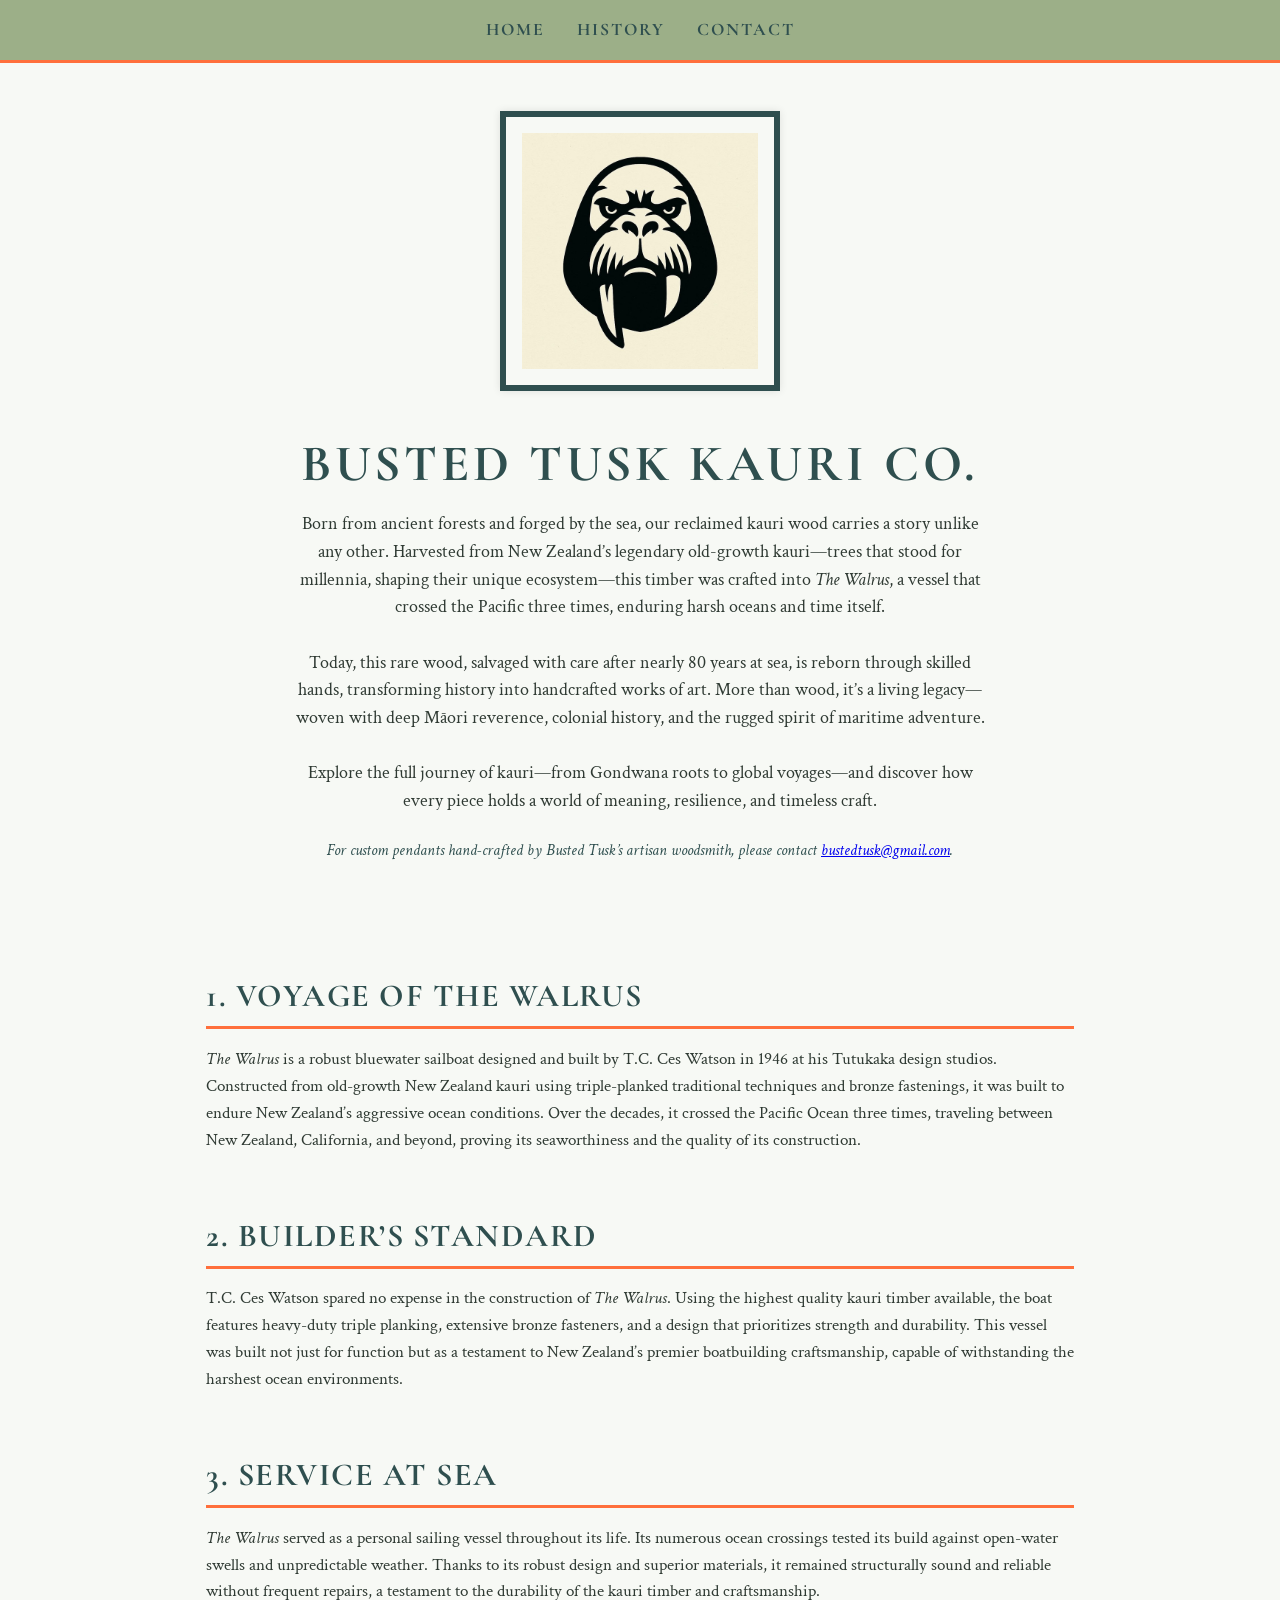
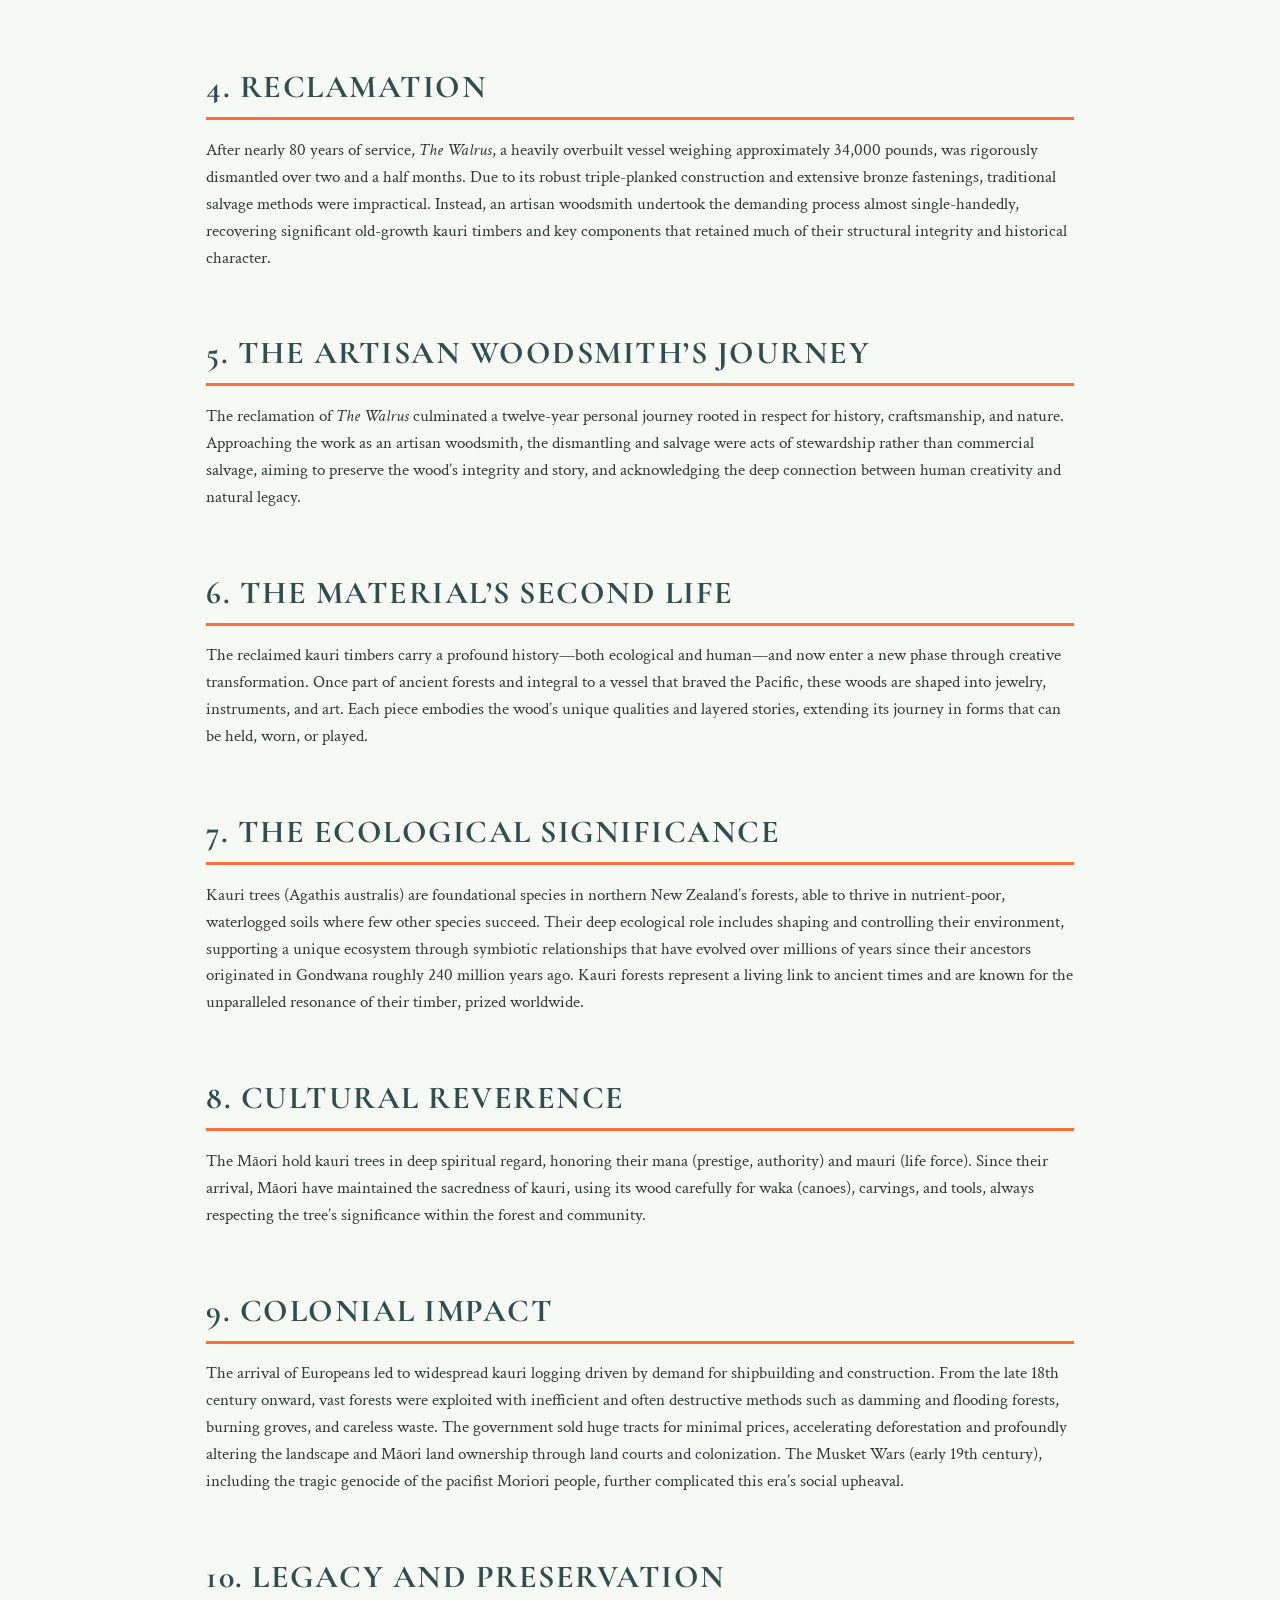
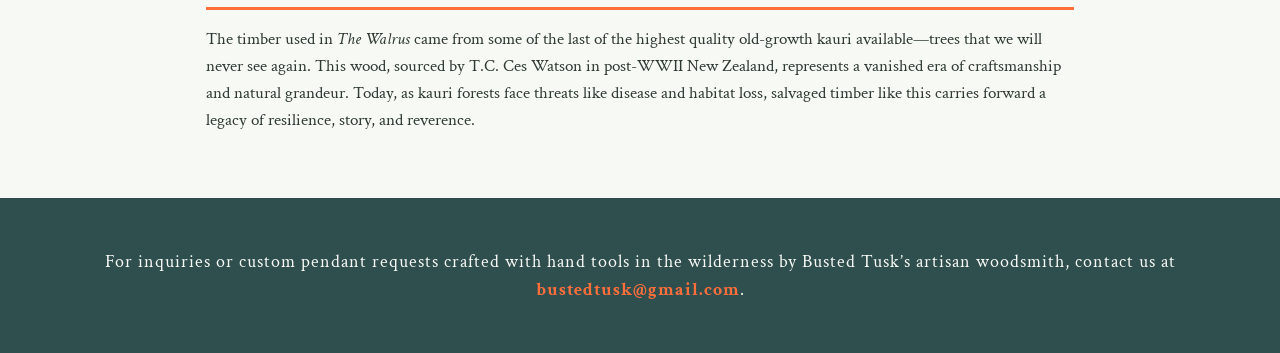
==== index.html @ 0274bf8c "Update index.html" ====
<!DOCTYPE html>
<html lang="en">
<head>
  <meta charset="UTF-8" />
  <meta name="viewport" content="width=device-width, initial-scale=1" />
  <title>Busted Tusk Kauri Co.</title>
  <style>
    @import url('https://fonts.googleapis.com/css2?family=Cormorant+Garamond:wght@700&family=Crimson+Text&display=swap');
    
    :root {
      --sage-green: #9caf88;
      --forest-green: #2f4f4f; /* Slight blue hue */
      --bright-orange: #ff6f3c;
      --background: #f7f9f5;
      --text-color: #2f3a33;
    }

    * {
      box-sizing: border-box;
    }

    body {
      margin: 0;
      background: var(--background);
      color: var(--text-color);
      font-family: 'Crimson Text', serif;
      line-height: 1.6;
      -webkit-font-smoothing: antialiased;
      -moz-osx-font-smoothing: grayscale;
      scroll-behavior: smooth;
    }

    nav {
      position: sticky;
      top: 0;
      background: var(--sage-green);
      border-bottom: 3px solid var(--bright-orange);
      display: flex;
      justify-content: center;
      gap: 2rem;
      padding: 1rem 0;
      z-index: 1000;
      font-family: 'Cormorant Garamond', serif;
      font-weight: 700;
      font-size: 1.1rem;
    }
    nav a {
      color: var(--forest-green);
      text-decoration: none;
      text-transform: uppercase;
      letter-spacing: 2px;
      transition: color 0.3s ease;
    }
    nav a:hover,
    nav a:focus {
      color: var(--bright-orange);
    }

    header {
      text-align: center;
      padding: 3rem 1rem 2rem;
      background: var(--background);
      position: relative;
    }
    .logo-container {
      display: inline-block;
      border: 6px solid var(--forest-green);
      padding: 1rem;
      margin-bottom: 1.5rem;
      max-width: 280px;
      width: 100%;
      box-shadow: 0 0 8px rgba(0,0,0,0.1);
    }
    .logo-container img {
      width: 100%;
      height: auto;
      display: block;
    }
    header h1 {
      font-family: 'Cormorant Garamond', serif;
      font-weight: 700;
      font-size: 3.2rem;
      margin: 0 0 0.3rem;
      color: var(--forest-green);
      letter-spacing: 4px;
      text-transform: uppercase;
    }
    header p.intro {
      max-width: 700px;
      margin: 0 auto 1.5rem;
      font-size: 1.15rem;
      color: var(--text-color);
      font-weight: 400;
      line-height: 1.5;
    }
    header p.contact-brief {
      font-size: 1rem;
      color: var(--forest-green);
      margin-bottom: 3rem;
      font-style: italic;
    }
    main {
      max-width: 900px;
      margin: 0 auto 4rem;
      padding: 0 1rem;
    }
    section {
      margin-bottom: 3.5rem;
    }
    section h2 {
      font-family: 'Cormorant Garamond', serif;
      font-weight: 700;
      font-size: 2rem;
      color: var(--forest-green);
      border-bottom: 3px solid var(--bright-orange);
      padding-bottom: 0.3rem;
      margin-bottom: 1rem;
      text-transform: uppercase;
      letter-spacing: 1.5px;
    }
    section p {
      font-size: 1.05rem;
      color: var(--text-color);
      line-height: 1.6;
      margin-bottom: 1rem;
      font-weight: 400;
    }
    footer {
      background: var(--forest-green);
      color: var(--background);
      text-align: center;
      padding: 2rem 1rem;
      font-family: 'Crimson Text', serif;
      font-size: 1.1rem;
      letter-spacing: 1px;
    }
    footer a {
      color: var(--bright-orange);
      text-decoration: none;
      font-weight: 700;
    }
    footer a:hover,
    footer a:focus {
      text-decoration: underline;
    }

    @media (max-width: 600px) {
      header h1 {
        font-size: 2.2rem;
        letter-spacing: 2px;
      }
      nav {
        gap: 1rem;
        font-size: 1rem;
      }
    }
  </style>
</head>
<body>

<nav>
  <a href="#home">Home</a>
  <a href="#history">History</a>
  <a href="#contact">Contact</a>
</nav>

<header id="home">
  <div class="logo-container">
    <img src="IMG_0366.jpeg" alt="Busted Tusk Logo" />
  </div>
  <h1>Busted Tusk Kauri Co.</h1>
  <p class="intro">
    Born from ancient forests and forged by the sea, our reclaimed kauri wood carries a story unlike any other. Harvested from New Zealand’s legendary old-growth kauri—trees that stood for millennia, shaping their unique ecosystem—this timber was crafted into <em>The Walrus</em>, a vessel that crossed the Pacific three times, enduring harsh oceans and time itself.<br><br>
    Today, this rare wood, salvaged with care after nearly 80 years at sea, is reborn through skilled hands, transforming history into handcrafted works of art. More than wood, it’s a living legacy—woven with deep Māori reverence, colonial history, and the rugged spirit of maritime adventure.<br><br>
    Explore the full journey of kauri—from Gondwana roots to global voyages—and discover how every piece holds a world of meaning, resilience, and timeless craft.
  </p>
  <p class="contact-brief">
    For custom pendants hand-crafted by Busted Tusk’s artisan woodsmith, please contact <a href="mailto:bustedtusk@gmail.com">bustedtusk@gmail.com</a>.
  </p>
</header>

<main id="history">

  <section>
    <h2>1. Voyage of the Walrus</h2>
    <p><em>The Walrus</em> is a robust bluewater sailboat designed and built by T.C. Ces Watson in 1946 at his Tutukaka design studios. Constructed from old-growth New Zealand kauri using triple-planked traditional techniques and bronze fastenings, it was built to endure New Zealand’s aggressive ocean conditions. Over the decades, it crossed the Pacific Ocean three times, traveling between New Zealand, California, and beyond, proving its seaworthiness and the quality of its construction.</p>
  </section>

  <section>
    <h2>2. Builder’s Standard</h2>
    <p>T.C. Ces Watson spared no expense in the construction of <em>The Walrus</em>. Using the highest quality kauri timber available, the boat features heavy-duty triple planking, extensive bronze fasteners, and a design that prioritizes strength and durability. This vessel was built not just for function but as a testament to New Zealand’s premier boatbuilding craftsmanship, capable of withstanding the harshest ocean environments.</p>
  </section>

  <section>
    <h2>3. Service at Sea</h2>
    <p><em>The Walrus</em> served as a personal sailing vessel throughout its life. Its numerous ocean crossings tested its build against open-water swells and unpredictable weather. Thanks to its robust design and superior materials, it remained structurally sound and reliable without frequent repairs, a testament to the durability of the kauri timber and craftsmanship.</p>
  </section>

  <section>
    <h2>4. Reclamation</h2>
    <p>After nearly 80 years of service, <em>The Walrus</em>, a heavily overbuilt vessel weighing approximately 34,000 pounds, was rigorously dismantled over two and a half months. Due to its robust triple-planked construction and extensive bronze fastenings, traditional salvage methods were impractical. Instead, an artisan woodsmith undertook the demanding process almost single-handedly, recovering significant old-growth kauri timbers and key components that retained much of their structural integrity and historical character.</p>
  </section>

  <section>
    <h2>5. The Artisan Woodsmith’s Journey</h2>
    <p>The reclamation of <em>The Walrus</em> culminated a twelve-year personal journey rooted in respect for history, craftsmanship, and nature. Approaching the work as an artisan woodsmith, the dismantling and salvage were acts of stewardship rather than commercial salvage, aiming to preserve the wood’s integrity and story, and acknowledging the deep connection between human creativity and natural legacy.</p>
  </section>

  <section>
    <h2>6. The Material’s Second Life</h2>
    <p>The reclaimed kauri timbers carry a profound history—both ecological and human—and now enter a new phase through creative transformation. Once part of ancient forests and integral to a vessel that braved the Pacific, these woods are shaped into jewelry, instruments, and art. Each piece embodies the wood’s unique qualities and layered stories, extending its journey in forms that can be held, worn, or played.</p>
  </section>

  <section>
    <h2>7. The Ecological Significance</h2>
    <p>Kauri trees (Agathis australis) are foundational species in northern New Zealand’s forests, able to thrive in nutrient-poor, waterlogged soils where few other species succeed. Their deep ecological role includes shaping and controlling their environment, supporting a unique ecosystem through symbiotic relationships that have evolved over millions of years since their ancestors originated in Gondwana roughly 240 million years ago. Kauri forests represent a living link to ancient times and are known for the unparalleled resonance of their timber, prized worldwide.</p>
  </section>

  <section>
    <h2>8. Cultural Reverence</h2>
    <p>The Māori hold kauri trees in deep spiritual regard, honoring their mana (prestige, authority) and mauri (life force). Since their arrival, Māori have maintained the sacredness of kauri, using its wood carefully for waka (canoes), carvings, and tools, always respecting the tree’s significance within the forest and community.</p>
  </section>

  <section>
    <h2>9. Colonial Impact</h2>
    <p>The arrival of Europeans led to widespread kauri logging driven by demand for shipbuilding and construction. From the late 18th century onward, vast forests were exploited with inefficient and often destructive methods such as damming and flooding forests, burning groves, and careless waste. The government sold huge tracts for minimal prices, accelerating deforestation and profoundly altering the landscape and Māori land ownership through land courts and colonization. The Musket Wars (early 19th century), including the tragic genocide of the pacifist Moriori people, further complicated this era’s social upheaval.</p>
  </section>

  <section>
    <h2>10. Legacy and Preservation</h2>
    <p>The timber used in <em>The Walrus</em> came from some of the last of the highest quality old-growth kauri available—trees that we will never see again. This wood, sourced by T.C. Ces Watson in post-WWII New Zealand, represents a vanished era of craftsmanship and natural grandeur. Today, as kauri forests face threats like disease and habitat loss, salvaged timber like this carries forward a legacy of resilience, story, and reverence.</p>
  </section>

</main>

<footer id="contact">
  <p>For inquiries or custom pendant requests crafted with hand tools in the wilderness by Busted Tusk’s artisan woodsmith, contact us at <a href="mailto:bustedtusk@gmail.com">bustedtusk@gmail.com</a>.</p>
</footer>

</body>
</html>
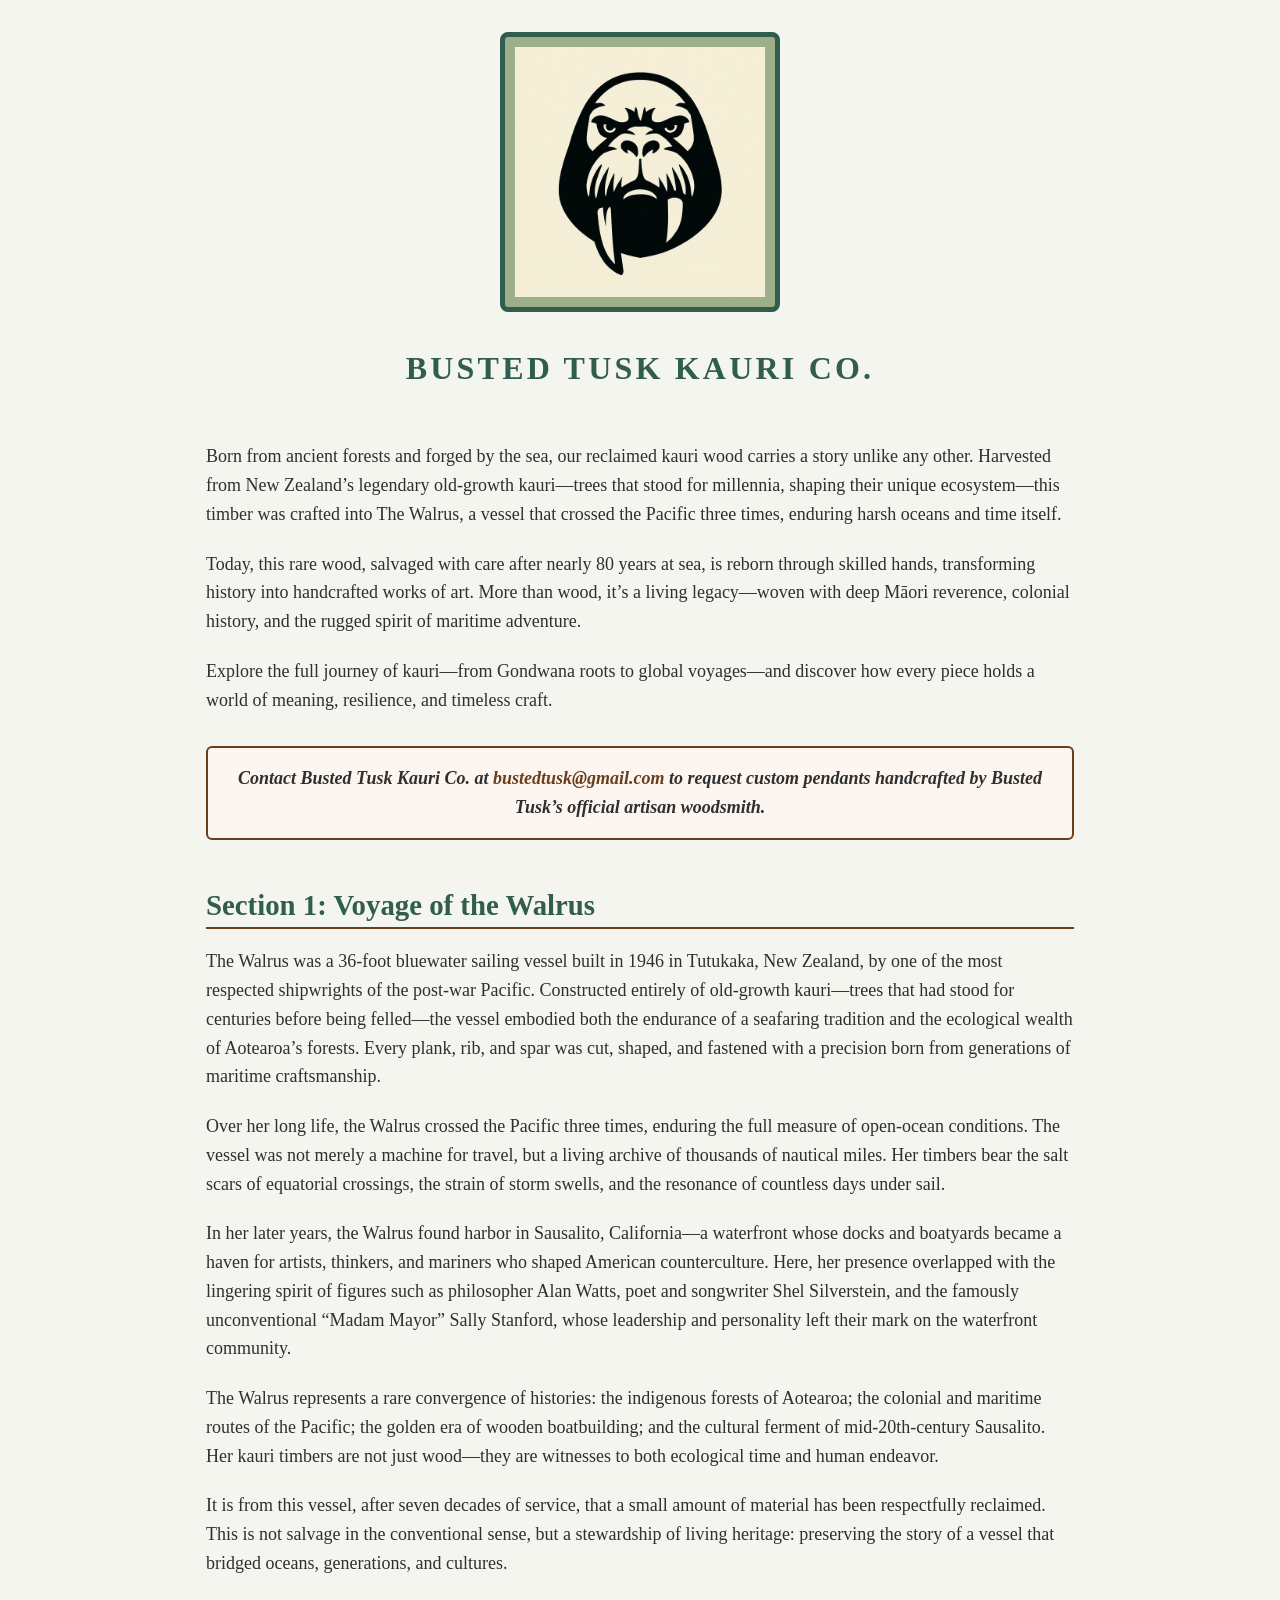
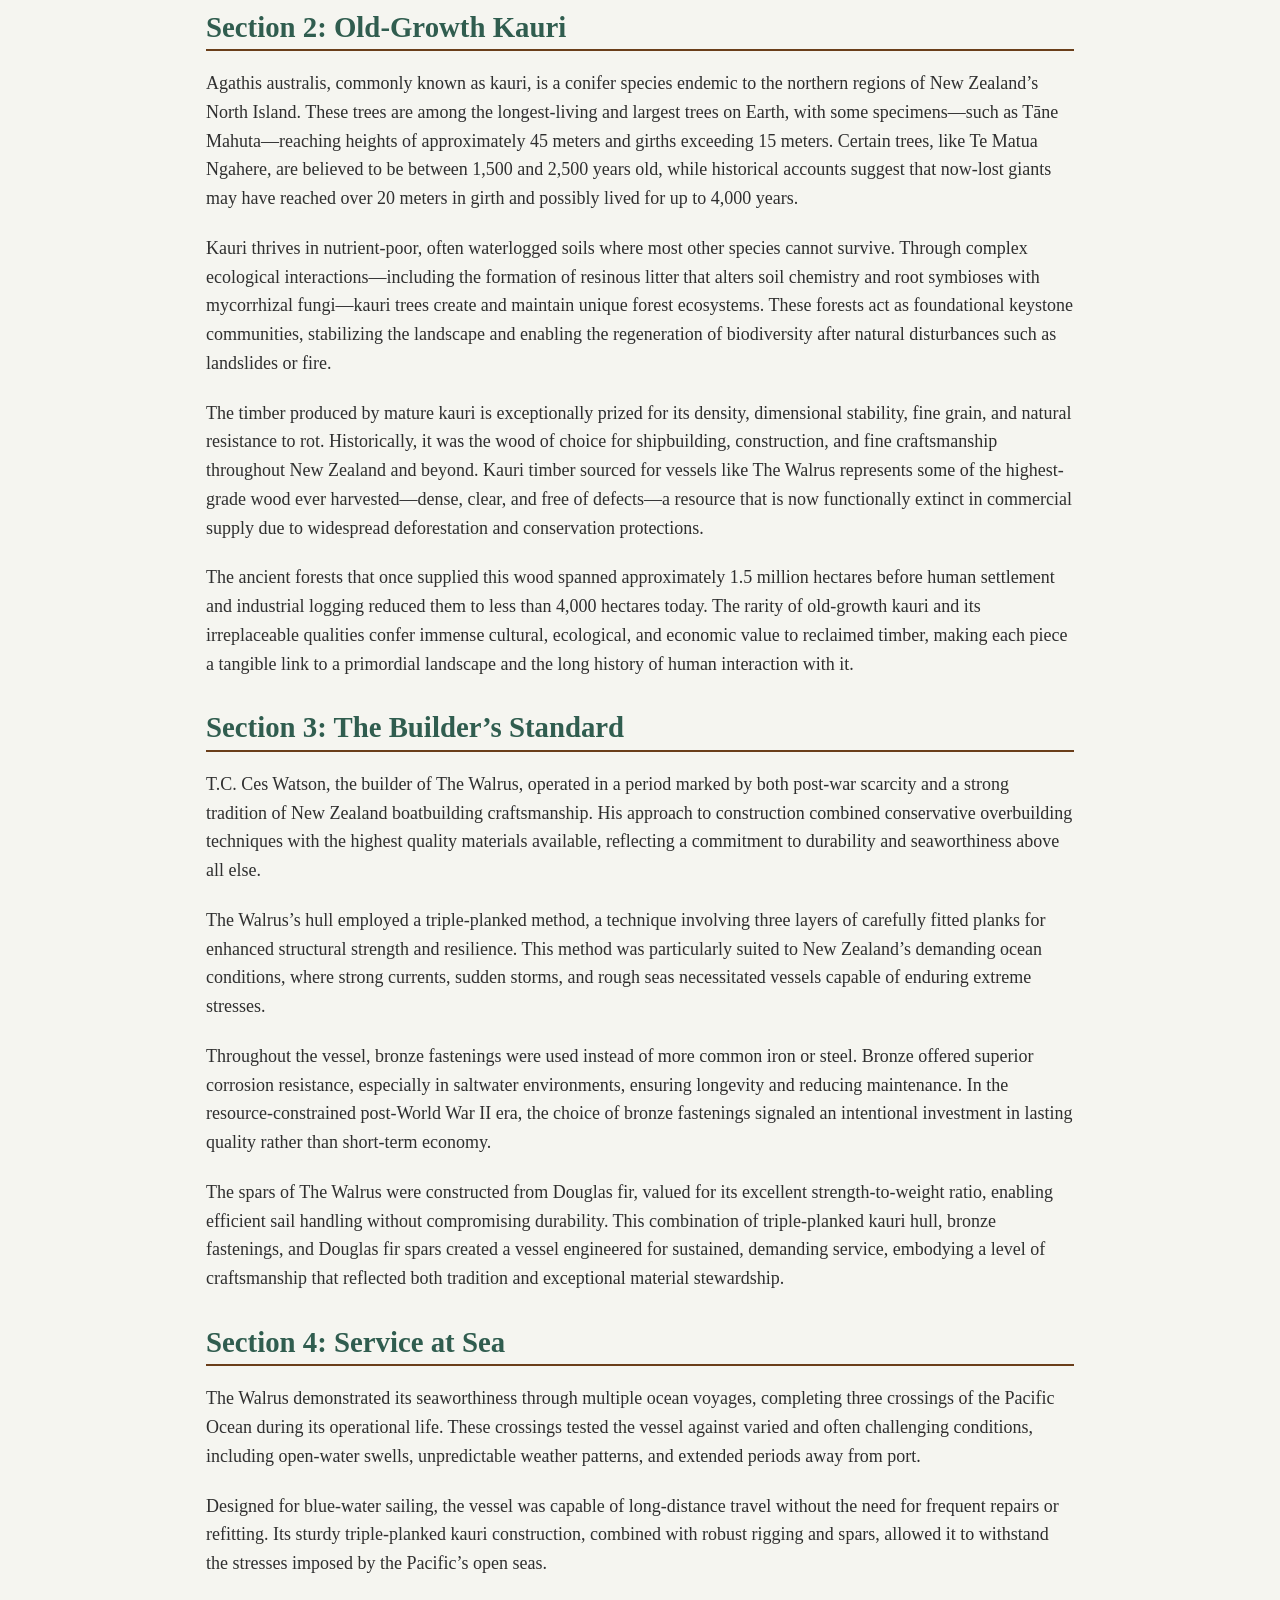
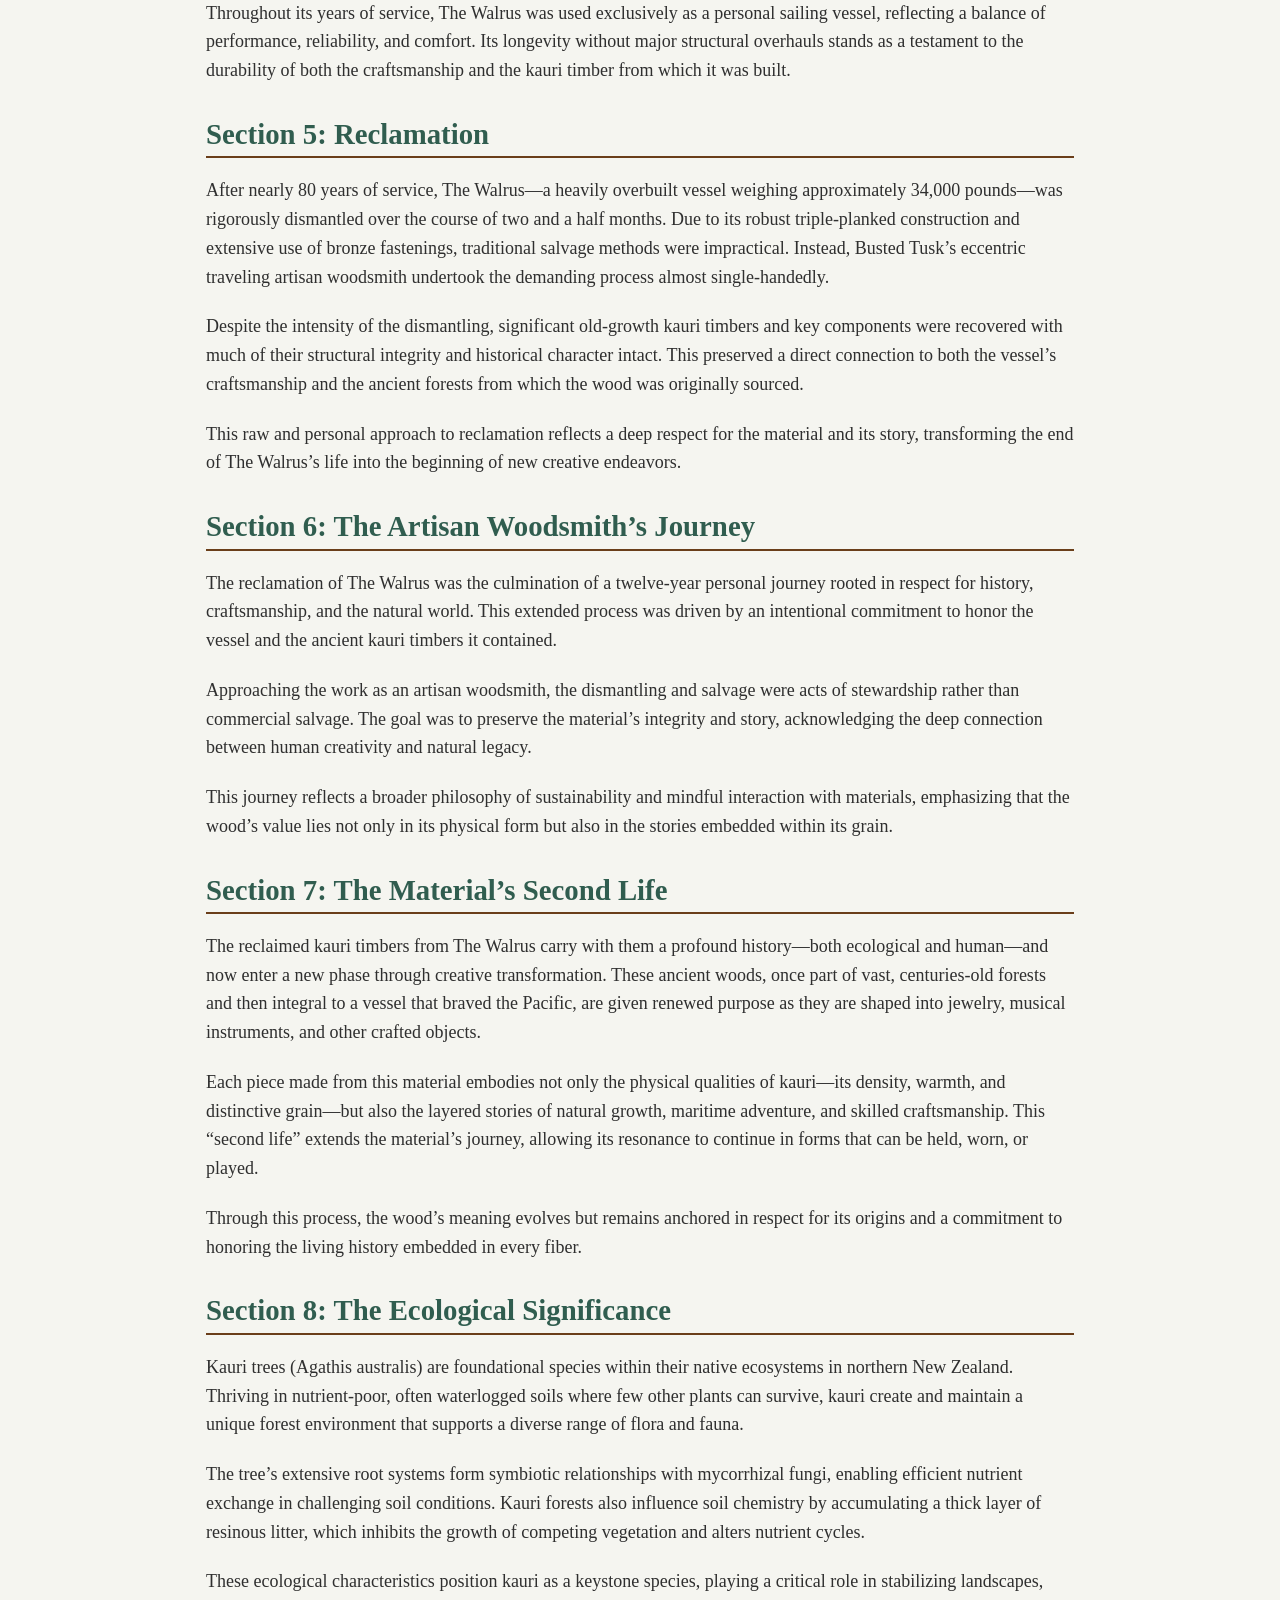
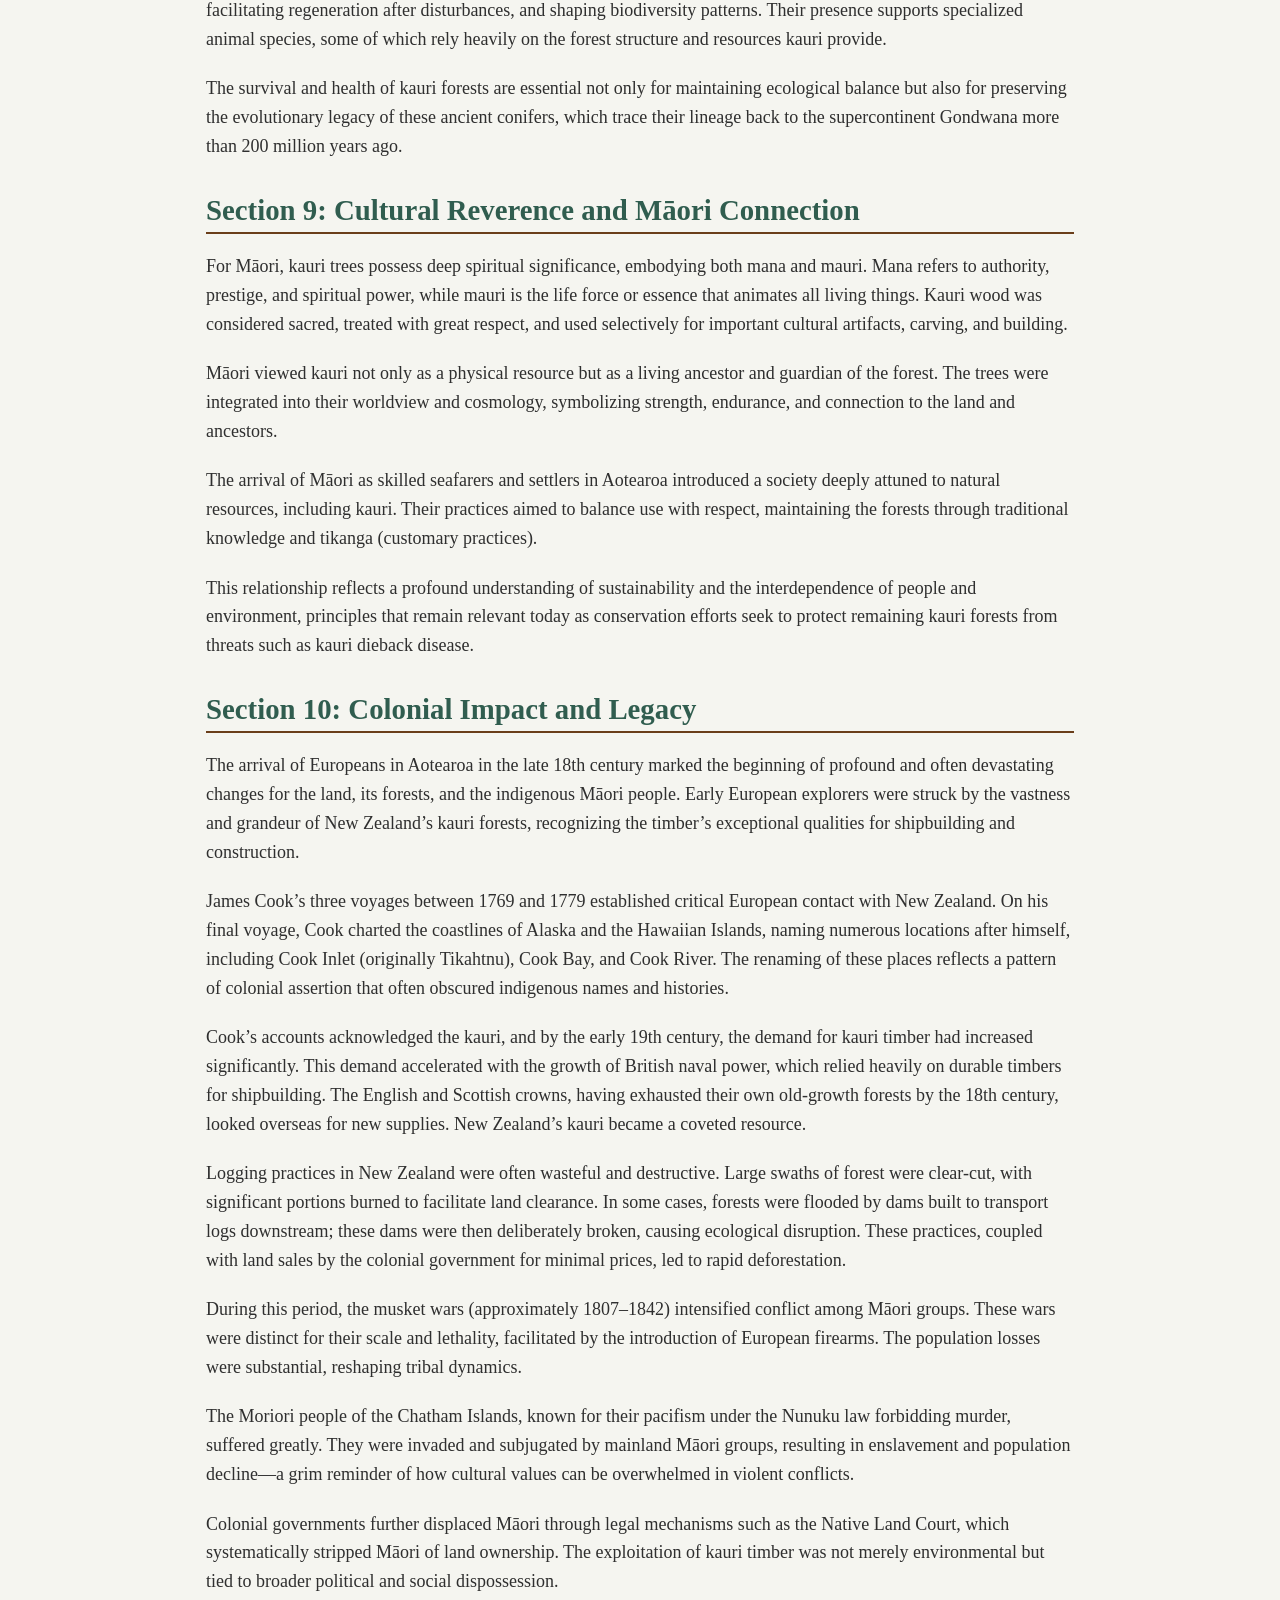
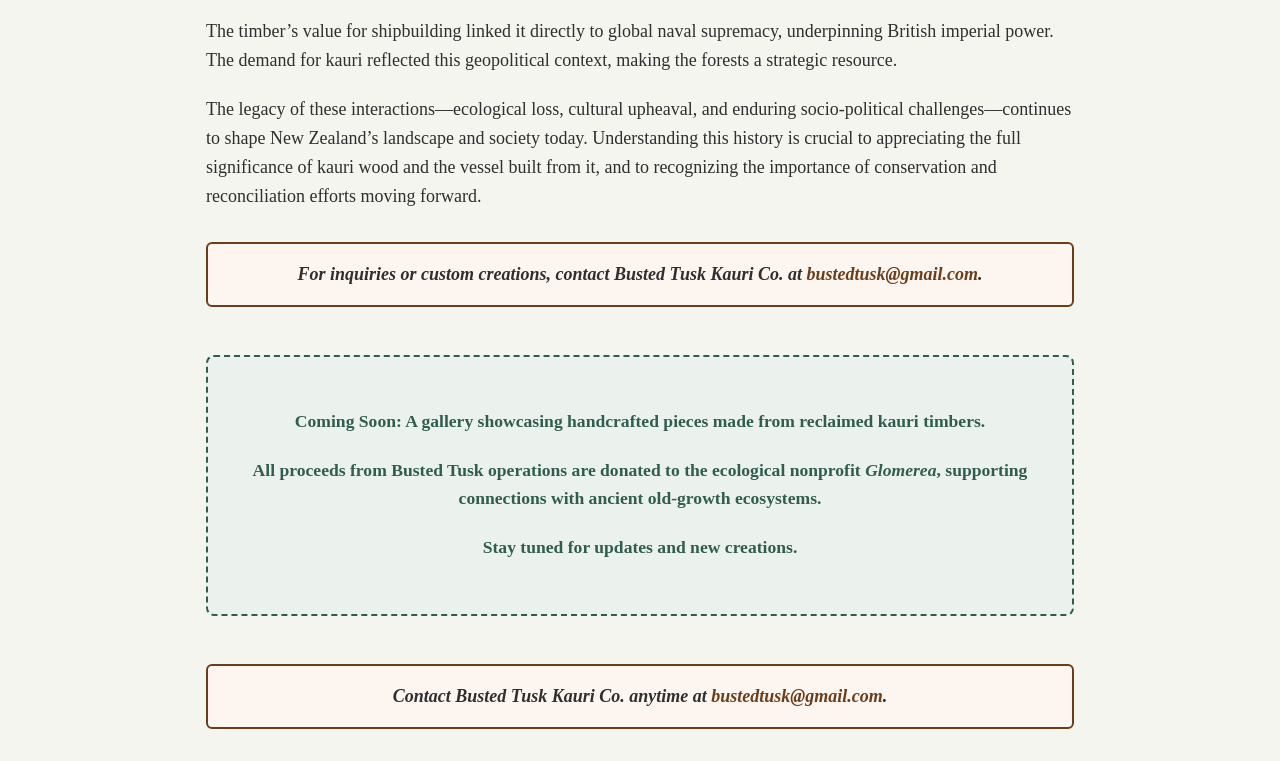
==== commit 8259b83e: "Update index.html" ====
--- a/index.html
+++ b/index.html
@@ -5,237 +5,235 @@
   <meta name="viewport" content="width=device-width, initial-scale=1" />
   <title>Busted Tusk Kauri Co.</title>
   <style>
-    @import url('https://fonts.googleapis.com/css2?family=Cormorant+Garamond:wght@700&family=Crimson+Text&display=swap');
-    
+    /* Colors */
     :root {
       --sage-green: #9caf88;
-      --forest-green: #2f4f4f; /* Slight blue hue */
-      --bright-orange: #ff6f3c;
-      --background: #f7f9f5;
-      --text-color: #2f3a33;
-    }
-
+      --forest-green: #305d4f; /* slight blue hue */
+      --rich-brown: #6a3e1a; /* rich warm brown replacing orange */
+      --background: #f5f5f0;
+      --text-color: #2f2f2f;
+    }
+
+    /* Base resets */
     * {
       box-sizing: border-box;
     }
-
     body {
       margin: 0;
-      background: var(--background);
+      font-family: 'Georgia', serif;
+      background-color: var(--background);
       color: var(--text-color);
-      font-family: 'Crimson Text', serif;
       line-height: 1.6;
-      -webkit-font-smoothing: antialiased;
-      -moz-osx-font-smoothing: grayscale;
-      scroll-behavior: smooth;
-    }
-
-    nav {
-      position: sticky;
-      top: 0;
-      background: var(--sage-green);
-      border-bottom: 3px solid var(--bright-orange);
-      display: flex;
-      justify-content: center;
-      gap: 2rem;
-      padding: 1rem 0;
-      z-index: 1000;
-      font-family: 'Cormorant Garamond', serif;
+      font-size: 18px;
+      padding: 0 1rem;
+      max-width: 900px;
+      margin-left: auto;
+      margin-right: auto;
+    }
+    h1, h2 {
+      font-family: 'Georgia', serif;
       font-weight: 700;
-      font-size: 1.1rem;
-    }
-    nav a {
       color: var(--forest-green);
-      text-decoration: none;
-      text-transform: uppercase;
-      letter-spacing: 2px;
-      transition: color 0.3s ease;
-    }
-    nav a:hover,
-    nav a:focus {
-      color: var(--bright-orange);
-    }
-
+      margin-top: 2rem;
+      margin-bottom: 0.5rem;
+      line-height: 1.2;
+    }
+    h1 {
+      font-size: 3rem;
+      text-align: center;
+      letter-spacing: 0.05em;
+    }
+    h2 {
+      font-size: 1.8rem;
+      border-bottom: 2px solid var(--rich-brown);
+      padding-bottom: 0.3rem;
+    }
+    p {
+      margin-bottom: 1.3rem;
+    }
+
+    /* Header and logo */
     header {
       text-align: center;
-      padding: 3rem 1rem 2rem;
-      background: var(--background);
-      position: relative;
+      margin: 2rem 0 3rem 0;
     }
     .logo-container {
       display: inline-block;
-      border: 6px solid var(--forest-green);
-      padding: 1rem;
-      margin-bottom: 1.5rem;
-      max-width: 280px;
-      width: 100%;
-      box-shadow: 0 0 8px rgba(0,0,0,0.1);
+      border: 5px solid var(--forest-green);
+      padding: 10px;
+      border-radius: 8px;
+      background-color: var(--sage-green);
+      margin-bottom: 1rem;
     }
     .logo-container img {
-      width: 100%;
+      max-width: 250px;
       height: auto;
       display: block;
-    }
-    header h1 {
-      font-family: 'Cormorant Garamond', serif;
+      margin: 0 auto;
+      user-select: none;
+    }
+    .site-title {
+      font-size: 2rem;
+      font-weight: 900;
+      color: var(--forest-green);
+      letter-spacing: 0.1em;
+      margin-top: 0.4rem;
+    }
+
+    /* Accent text */
+    .highlight-brown {
+      color: var(--rich-brown);
+      font-weight: 600;
+    }
+    a {
+      color: var(--rich-brown);
+      text-decoration: none;
+    }
+    a:hover {
+      text-decoration: underline;
+    }
+
+    /* Contact section */
+    .contact {
+      border: 2px solid var(--rich-brown);
+      padding: 1rem;
+      margin: 2rem 0;
+      border-radius: 6px;
+      background-color: #fdf6f0;
+      text-align: center;
+      font-style: italic;
+      font-weight: 600;
+    }
+
+    /* Sections */
+    section {
+      margin-bottom: 3rem;
+    }
+
+    /* Gallery placeholder */
+    .gallery-coming-soon {
+      border: 2px dashed var(--forest-green);
+      padding: 2rem;
+      text-align: center;
       font-weight: 700;
-      font-size: 3.2rem;
-      margin: 0 0 0.3rem;
       color: var(--forest-green);
-      letter-spacing: 4px;
-      text-transform: uppercase;
-    }
-    header p.intro {
-      max-width: 700px;
-      margin: 0 auto 1.5rem;
-      font-size: 1.15rem;
-      color: var(--text-color);
-      font-weight: 400;
-      line-height: 1.5;
-    }
-    header p.contact-brief {
-      font-size: 1rem;
-      color: var(--forest-green);
-      margin-bottom: 3rem;
-      font-style: italic;
-    }
-    main {
-      max-width: 900px;
-      margin: 0 auto 4rem;
-      padding: 0 1rem;
-    }
-    section {
-      margin-bottom: 3.5rem;
-    }
-    section h2 {
-      font-family: 'Cormorant Garamond', serif;
-      font-weight: 700;
-      font-size: 2rem;
-      color: var(--forest-green);
-      border-bottom: 3px solid var(--bright-orange);
-      padding-bottom: 0.3rem;
-      margin-bottom: 1rem;
-      text-transform: uppercase;
-      letter-spacing: 1.5px;
-    }
-    section p {
-      font-size: 1.05rem;
-      color: var(--text-color);
-      line-height: 1.6;
-      margin-bottom: 1rem;
-      font-weight: 400;
-    }
-    footer {
-      background: var(--forest-green);
-      color: var(--background);
-      text-align: center;
-      padding: 2rem 1rem;
-      font-family: 'Crimson Text', serif;
+      background-color: #ebf2ed;
       font-size: 1.1rem;
-      letter-spacing: 1px;
-    }
-    footer a {
-      color: var(--bright-orange);
-      text-decoration: none;
-      font-weight: 700;
-    }
-    footer a:hover,
-    footer a:focus {
-      text-decoration: underline;
-    }
-
+      border-radius: 8px;
+    }
+
+    /* Responsive */
     @media (max-width: 600px) {
-      header h1 {
-        font-size: 2.2rem;
-        letter-spacing: 2px;
+      body {
+        font-size: 16px;
       }
-      nav {
-        gap: 1rem;
-        font-size: 1rem;
+      h1 {
+        font-size: 2.4rem;
+      }
+      .logo-container img {
+        max-width: 180px;
       }
     }
   </style>
 </head>
 <body>
 
-<nav>
-  <a href="#home">Home</a>
-  <a href="#history">History</a>
-  <a href="#contact">Contact</a>
-</nav>
-
-<header id="home">
-  <div class="logo-container">
-    <img src="IMG_0366.jpeg" alt="Busted Tusk Logo" />
-  </div>
-  <h1>Busted Tusk Kauri Co.</h1>
-  <p class="intro">
-    Born from ancient forests and forged by the sea, our reclaimed kauri wood carries a story unlike any other. Harvested from New Zealand’s legendary old-growth kauri—trees that stood for millennia, shaping their unique ecosystem—this timber was crafted into <em>The Walrus</em>, a vessel that crossed the Pacific three times, enduring harsh oceans and time itself.<br><br>
-    Today, this rare wood, salvaged with care after nearly 80 years at sea, is reborn through skilled hands, transforming history into handcrafted works of art. More than wood, it’s a living legacy—woven with deep Māori reverence, colonial history, and the rugged spirit of maritime adventure.<br><br>
-    Explore the full journey of kauri—from Gondwana roots to global voyages—and discover how every piece holds a world of meaning, resilience, and timeless craft.
-  </p>
-  <p class="contact-brief">
-    For custom pendants hand-crafted by Busted Tusk’s artisan woodsmith, please contact <a href="mailto:bustedtusk@gmail.com">bustedtusk@gmail.com</a>.
-  </p>
-</header>
-
-<main id="history">
-
-  <section>
-    <h2>1. Voyage of the Walrus</h2>
-    <p><em>The Walrus</em> is a robust bluewater sailboat designed and built by T.C. Ces Watson in 1946 at his Tutukaka design studios. Constructed from old-growth New Zealand kauri using triple-planked traditional techniques and bronze fastenings, it was built to endure New Zealand’s aggressive ocean conditions. Over the decades, it crossed the Pacific Ocean three times, traveling between New Zealand, California, and beyond, proving its seaworthiness and the quality of its construction.</p>
+  <header>
+    <div class="logo-container">
+      <img src="IMG_0366.jpeg" alt="Busted Tusk Kauri Co. Logo" />
+    </div>
+    <div class="site-title">BUSTED TUSK KAURI CO.</div>
+  </header>
+
+  <section id="intro">
+    <p>Born from ancient forests and forged by the sea, our reclaimed kauri wood carries a story unlike any other. Harvested from New Zealand’s legendary old-growth kauri—trees that stood for millennia, shaping their unique ecosystem—this timber was crafted into The Walrus, a vessel that crossed the Pacific three times, enduring harsh oceans and time itself.</p>
+    <p>Today, this rare wood, salvaged with care after nearly 80 years at sea, is reborn through skilled hands, transforming history into handcrafted works of art. More than wood, it’s a living legacy—woven with deep Māori reverence, colonial history, and the rugged spirit of maritime adventure.</p>
+    <p>Explore the full journey of kauri—from Gondwana roots to global voyages—and discover how every piece holds a world of meaning, resilience, and timeless craft.</p>
+
+    <div class="contact">
+      Contact Busted Tusk Kauri Co. at <a href="mailto:bustedtusk@gmail.com">bustedtusk@gmail.com</a> to request custom pendants handcrafted by Busted Tusk’s official artisan woodsmith.
+    </div>
   </section>
 
-  <section>
-    <h2>2. Builder’s Standard</h2>
-    <p>T.C. Ces Watson spared no expense in the construction of <em>The Walrus</em>. Using the highest quality kauri timber available, the boat features heavy-duty triple planking, extensive bronze fasteners, and a design that prioritizes strength and durability. This vessel was built not just for function but as a testament to New Zealand’s premier boatbuilding craftsmanship, capable of withstanding the harshest ocean environments.</p>
+  <section id="history">
+
+    <h2>Section 1: Voyage of the Walrus</h2>
+    <p>The Walrus was a 36-foot bluewater sailing vessel built in 1946 in Tutukaka, New Zealand, by one of the most respected shipwrights of the post-war Pacific. Constructed entirely of old-growth kauri—trees that had stood for centuries before being felled—the vessel embodied both the endurance of a seafaring tradition and the ecological wealth of Aotearoa’s forests. Every plank, rib, and spar was cut, shaped, and fastened with a precision born from generations of maritime craftsmanship.</p>
+    <p>Over her long life, the Walrus crossed the Pacific three times, enduring the full measure of open-ocean conditions. The vessel was not merely a machine for travel, but a living archive of thousands of nautical miles. Her timbers bear the salt scars of equatorial crossings, the strain of storm swells, and the resonance of countless days under sail.</p>
+    <p>In her later years, the Walrus found harbor in Sausalito, California—a waterfront whose docks and boatyards became a haven for artists, thinkers, and mariners who shaped American counterculture. Here, her presence overlapped with the lingering spirit of figures such as philosopher Alan Watts, poet and songwriter Shel Silverstein, and the famously unconventional “Madam Mayor” Sally Stanford, whose leadership and personality left their mark on the waterfront community.</p>
+    <p>The Walrus represents a rare convergence of histories: the indigenous forests of Aotearoa; the colonial and maritime routes of the Pacific; the golden era of wooden boatbuilding; and the cultural ferment of mid-20th-century Sausalito. Her kauri timbers are not just wood—they are witnesses to both ecological time and human endeavor.</p>
+    <p>It is from this vessel, after seven decades of service, that a small amount of material has been respectfully reclaimed. This is not salvage in the conventional sense, but a stewardship of living heritage: preserving the story of a vessel that bridged oceans, generations, and cultures.</p>
+
+    <h2>Section 2: Old-Growth Kauri</h2>
+    <p>Agathis australis, commonly known as kauri, is a conifer species endemic to the northern regions of New Zealand’s North Island. These trees are among the longest-living and largest trees on Earth, with some specimens—such as Tāne Mahuta—reaching heights of approximately 45 meters and girths exceeding 15 meters. Certain trees, like Te Matua Ngahere, are believed to be between 1,500 and 2,500 years old, while historical accounts suggest that now-lost giants may have reached over 20 meters in girth and possibly lived for up to 4,000 years.</p>
+    <p>Kauri thrives in nutrient-poor, often waterlogged soils where most other species cannot survive. Through complex ecological interactions—including the formation of resinous litter that alters soil chemistry and root symbioses with mycorrhizal fungi—kauri trees create and maintain unique forest ecosystems. These forests act as foundational keystone communities, stabilizing the landscape and enabling the regeneration of biodiversity after natural disturbances such as landslides or fire.</p>
+    <p>The timber produced by mature kauri is exceptionally prized for its density, dimensional stability, fine grain, and natural resistance to rot. Historically, it was the wood of choice for shipbuilding, construction, and fine craftsmanship throughout New Zealand and beyond. Kauri timber sourced for vessels like The Walrus represents some of the highest-grade wood ever harvested—dense, clear, and free of defects—a resource that is now functionally extinct in commercial supply due to widespread deforestation and conservation protections.</p>
+    <p>The ancient forests that once supplied this wood spanned approximately 1.5 million hectares before human settlement and industrial logging reduced them to less than 4,000 hectares today. The rarity of old-growth kauri and its irreplaceable qualities confer immense cultural, ecological, and economic value to reclaimed timber, making each piece a tangible link to a primordial landscape and the long history of human interaction with it.</p>
+
+    <h2>Section 3: The Builder’s Standard</h2>
+    <p>T.C. Ces Watson, the builder of The Walrus, operated in a period marked by both post-war scarcity and a strong tradition of New Zealand boatbuilding craftsmanship. His approach to construction combined conservative overbuilding techniques with the highest quality materials available, reflecting a commitment to durability and seaworthiness above all else.</p>
+    <p>The Walrus’s hull employed a triple-planked method, a technique involving three layers of carefully fitted planks for enhanced structural strength and resilience. This method was particularly suited to New Zealand’s demanding ocean conditions, where strong currents, sudden storms, and rough seas necessitated vessels capable of enduring extreme stresses.</p>
+    <p>Throughout the vessel, bronze fastenings were used instead of more common iron or steel. Bronze offered superior corrosion resistance, especially in saltwater environments, ensuring longevity and reducing maintenance. In the resource-constrained post-World War II era, the choice of bronze fastenings signaled an intentional investment in lasting quality rather than short-term economy.</p>
+    <p>The spars of The Walrus were constructed from Douglas fir, valued for its excellent strength-to-weight ratio, enabling efficient sail handling without compromising durability. This combination of triple-planked kauri hull, bronze fastenings, and Douglas fir spars created a vessel engineered for sustained, demanding service, embodying a level of craftsmanship that reflected both tradition and exceptional material stewardship.</p>
+
+    <h2>Section 4: Service at Sea</h2>
+    <p>The Walrus demonstrated its seaworthiness through multiple ocean voyages, completing three crossings of the Pacific Ocean during its operational life. These crossings tested the vessel against varied and often challenging conditions, including open-water swells, unpredictable weather patterns, and extended periods away from port.</p>
+    <p>Designed for blue-water sailing, the vessel was capable of long-distance travel without the need for frequent repairs or refitting. Its sturdy triple-planked kauri construction, combined with robust rigging and spars, allowed it to withstand the stresses imposed by the Pacific’s open seas.</p>
+    <p>Throughout its years of service, The Walrus was used exclusively as a personal sailing vessel, reflecting a balance of performance, reliability, and comfort. Its longevity without major structural overhauls stands as a testament to the durability of both the craftsmanship and the kauri timber from which it was built.</p>
+
+    <h2>Section 5: Reclamation</h2>
+    <p>After nearly 80 years of service, The Walrus—a heavily overbuilt vessel weighing approximately 34,000 pounds—was rigorously dismantled over the course of two and a half months. Due to its robust triple-planked construction and extensive use of bronze fastenings, traditional salvage methods were impractical. Instead, Busted Tusk’s eccentric traveling artisan woodsmith undertook the demanding process almost single-handedly.</p>
+    <p>Despite the intensity of the dismantling, significant old-growth kauri timbers and key components were recovered with much of their structural integrity and historical character intact. This preserved a direct connection to both the vessel’s craftsmanship and the ancient forests from which the wood was originally sourced.</p>
+    <p>This raw and personal approach to reclamation reflects a deep respect for the material and its story, transforming the end of The Walrus’s life into the beginning of new creative endeavors.</p>
+
+    <h2>Section 6: The Artisan Woodsmith’s Journey</h2>
+    <p>The reclamation of The Walrus was the culmination of a twelve-year personal journey rooted in respect for history, craftsmanship, and the natural world. This extended process was driven by an intentional commitment to honor the vessel and the ancient kauri timbers it contained.</p>
+    <p>Approaching the work as an artisan woodsmith, the dismantling and salvage were acts of stewardship rather than commercial salvage. The goal was to preserve the material’s integrity and story, acknowledging the deep connection between human creativity and natural legacy.</p>
+    <p>This journey reflects a broader philosophy of sustainability and mindful interaction with materials, emphasizing that the wood’s value lies not only in its physical form but also in the stories embedded within its grain.</p>
+
+    <h2>Section 7: The Material’s Second Life</h2>
+    <p>The reclaimed kauri timbers from The Walrus carry with them a profound history—both ecological and human—and now enter a new phase through creative transformation. These ancient woods, once part of vast, centuries-old forests and then integral to a vessel that braved the Pacific, are given renewed purpose as they are shaped into jewelry, musical instruments, and other crafted objects.</p>
+    <p>Each piece made from this material embodies not only the physical qualities of kauri—its density, warmth, and distinctive grain—but also the layered stories of natural growth, maritime adventure, and skilled craftsmanship. This “second life” extends the material’s journey, allowing its resonance to continue in forms that can be held, worn, or played.</p>
+    <p>Through this process, the wood’s meaning evolves but remains anchored in respect for its origins and a commitment to honoring the living history embedded in every fiber.</p>
+
+    <h2>Section 8: The Ecological Significance</h2>
+    <p>Kauri trees (Agathis australis) are foundational species within their native ecosystems in northern New Zealand. Thriving in nutrient-poor, often waterlogged soils where few other plants can survive, kauri create and maintain a unique forest environment that supports a diverse range of flora and fauna.</p>
+    <p>The tree’s extensive root systems form symbiotic relationships with mycorrhizal fungi, enabling efficient nutrient exchange in challenging soil conditions. Kauri forests also influence soil chemistry by accumulating a thick layer of resinous litter, which inhibits the growth of competing vegetation and alters nutrient cycles.</p>
+    <p>These ecological characteristics position kauri as a keystone species, playing a critical role in stabilizing landscapes, facilitating regeneration after disturbances, and shaping biodiversity patterns. Their presence supports specialized animal species, some of which rely heavily on the forest structure and resources kauri provide.</p>
+    <p>The survival and health of kauri forests are essential not only for maintaining ecological balance but also for preserving the evolutionary legacy of these ancient conifers, which trace their lineage back to the supercontinent Gondwana more than 200 million years ago.</p>
+
+    <h2>Section 9: Cultural Reverence and Māori Connection</h2>
+    <p>For Māori, kauri trees possess deep spiritual significance, embodying both mana and mauri. Mana refers to authority, prestige, and spiritual power, while mauri is the life force or essence that animates all living things. Kauri wood was considered sacred, treated with great respect, and used selectively for important cultural artifacts, carving, and building.</p>
+    <p>Māori viewed kauri not only as a physical resource but as a living ancestor and guardian of the forest. The trees were integrated into their worldview and cosmology, symbolizing strength, endurance, and connection to the land and ancestors.</p>
+    <p>The arrival of Māori as skilled seafarers and settlers in Aotearoa introduced a society deeply attuned to natural resources, including kauri. Their practices aimed to balance use with respect, maintaining the forests through traditional knowledge and tikanga (customary practices).</p>
+    <p>This relationship reflects a profound understanding of sustainability and the interdependence of people and environment, principles that remain relevant today as conservation efforts seek to protect remaining kauri forests from threats such as kauri dieback disease.</p>
+
+    <h2>Section 10: Colonial Impact and Legacy</h2>
+    <p>The arrival of Europeans in Aotearoa in the late 18th century marked the beginning of profound and often devastating changes for the land, its forests, and the indigenous Māori people. Early European explorers were struck by the vastness and grandeur of New Zealand’s kauri forests, recognizing the timber’s exceptional qualities for shipbuilding and construction.</p>
+    <p>James Cook’s three voyages between 1769 and 1779 established critical European contact with New Zealand. On his final voyage, Cook charted the coastlines of Alaska and the Hawaiian Islands, naming numerous locations after himself, including Cook Inlet (originally Tikahtnu), Cook Bay, and Cook River. The renaming of these places reflects a pattern of colonial assertion that often obscured indigenous names and histories.</p>
+    <p>Cook’s accounts acknowledged the kauri, and by the early 19th century, the demand for kauri timber had increased significantly. This demand accelerated with the growth of British naval power, which relied heavily on durable timbers for shipbuilding. The English and Scottish crowns, having exhausted their own old-growth forests by the 18th century, looked overseas for new supplies. New Zealand’s kauri became a coveted resource.</p>
+    <p>Logging practices in New Zealand were often wasteful and destructive. Large swaths of forest were clear-cut, with significant portions burned to facilitate land clearance. In some cases, forests were flooded by dams built to transport logs downstream; these dams were then deliberately broken, causing ecological disruption. These practices, coupled with land sales by the colonial government for minimal prices, led to rapid deforestation.</p>
+    <p>During this period, the musket wars (approximately 1807–1842) intensified conflict among Māori groups. These wars were distinct for their scale and lethality, facilitated by the introduction of European firearms. The population losses were substantial, reshaping tribal dynamics.</p>
+    <p>The Moriori people of the Chatham Islands, known for their pacifism under the Nunuku law forbidding murder, suffered greatly. They were invaded and subjugated by mainland Māori groups, resulting in enslavement and population decline—a grim reminder of how cultural values can be overwhelmed in violent conflicts.</p>
+    <p>Colonial governments further displaced Māori through legal mechanisms such as the Native Land Court, which systematically stripped Māori of land ownership. The exploitation of kauri timber was not merely environmental but tied to broader political and social dispossession.</p>
+    <p>The timber’s value for shipbuilding linked it directly to global naval supremacy, underpinning British imperial power. The demand for kauri reflected this geopolitical context, making the forests a strategic resource.</p>
+    <p>The legacy of these interactions—ecological loss, cultural upheaval, and enduring socio-political challenges—continues to shape New Zealand’s landscape and society today. Understanding this history is crucial to appreciating the full significance of kauri wood and the vessel built from it, and to recognizing the importance of conservation and reconciliation efforts moving forward.</p>
+
+    <div class="contact">
+      For inquiries or custom creations, contact Busted Tusk Kauri Co. at <a href="mailto:bustedtusk@gmail.com">bustedtusk@gmail.com</a>.
+    </div>
+
   </section>
 
-  <section>
-    <h2>3. Service at Sea</h2>
-    <p><em>The Walrus</em> served as a personal sailing vessel throughout its life. Its numerous ocean crossings tested its build against open-water swells and unpredictable weather. Thanks to its robust design and superior materials, it remained structurally sound and reliable without frequent repairs, a testament to the durability of the kauri timber and craftsmanship.</p>
+  <section class="gallery-coming-soon">
+    <p><strong>Coming Soon:</strong> A gallery showcasing handcrafted pieces made from reclaimed kauri timbers.</p>
+    <p>All proceeds from Busted Tusk operations are donated to the ecological nonprofit <em>Glomerea</em>, supporting connections with ancient old-growth ecosystems.</p>
+    <p>Stay tuned for updates and new creations.</p>
   </section>
 
-  <section>
-    <h2>4. Reclamation</h2>
-    <p>After nearly 80 years of service, <em>The Walrus</em>, a heavily overbuilt vessel weighing approximately 34,000 pounds, was rigorously dismantled over two and a half months. Due to its robust triple-planked construction and extensive bronze fastenings, traditional salvage methods were impractical. Instead, an artisan woodsmith undertook the demanding process almost single-handedly, recovering significant old-growth kauri timbers and key components that retained much of their structural integrity and historical character.</p>
-  </section>
-
-  <section>
-    <h2>5. The Artisan Woodsmith’s Journey</h2>
-    <p>The reclamation of <em>The Walrus</em> culminated a twelve-year personal journey rooted in respect for history, craftsmanship, and nature. Approaching the work as an artisan woodsmith, the dismantling and salvage were acts of stewardship rather than commercial salvage, aiming to preserve the wood’s integrity and story, and acknowledging the deep connection between human creativity and natural legacy.</p>
-  </section>
-
-  <section>
-    <h2>6. The Material’s Second Life</h2>
-    <p>The reclaimed kauri timbers carry a profound history—both ecological and human—and now enter a new phase through creative transformation. Once part of ancient forests and integral to a vessel that braved the Pacific, these woods are shaped into jewelry, instruments, and art. Each piece embodies the wood’s unique qualities and layered stories, extending its journey in forms that can be held, worn, or played.</p>
-  </section>
-
-  <section>
-    <h2>7. The Ecological Significance</h2>
-    <p>Kauri trees (Agathis australis) are foundational species in northern New Zealand’s forests, able to thrive in nutrient-poor, waterlogged soils where few other species succeed. Their deep ecological role includes shaping and controlling their environment, supporting a unique ecosystem through symbiotic relationships that have evolved over millions of years since their ancestors originated in Gondwana roughly 240 million years ago. Kauri forests represent a living link to ancient times and are known for the unparalleled resonance of their timber, prized worldwide.</p>
-  </section>
-
-  <section>
-    <h2>8. Cultural Reverence</h2>
-    <p>The Māori hold kauri trees in deep spiritual regard, honoring their mana (prestige, authority) and mauri (life force). Since their arrival, Māori have maintained the sacredness of kauri, using its wood carefully for waka (canoes), carvings, and tools, always respecting the tree’s significance within the forest and community.</p>
-  </section>
-
-  <section>
-    <h2>9. Colonial Impact</h2>
-    <p>The arrival of Europeans led to widespread kauri logging driven by demand for shipbuilding and construction. From the late 18th century onward, vast forests were exploited with inefficient and often destructive methods such as damming and flooding forests, burning groves, and careless waste. The government sold huge tracts for minimal prices, accelerating deforestation and profoundly altering the landscape and Māori land ownership through land courts and colonization. The Musket Wars (early 19th century), including the tragic genocide of the pacifist Moriori people, further complicated this era’s social upheaval.</p>
-  </section>
-
-  <section>
-    <h2>10. Legacy and Preservation</h2>
-    <p>The timber used in <em>The Walrus</em> came from some of the last of the highest quality old-growth kauri available—trees that we will never see again. This wood, sourced by T.C. Ces Watson in post-WWII New Zealand, represents a vanished era of craftsmanship and natural grandeur. Today, as kauri forests face threats like disease and habitat loss, salvaged timber like this carries forward a legacy of resilience, story, and reverence.</p>
-  </section>
-
-</main>
-
-<footer id="contact">
-  <p>For inquiries or custom pendant requests crafted with hand tools in the wilderness by Busted Tusk’s artisan woodsmith, contact us at <a href="mailto:bustedtusk@gmail.com">bustedtusk@gmail.com</a>.</p>
-</footer>
+  <footer class="contact">
+    Contact Busted Tusk Kauri Co. anytime at <a href="mailto:bustedtusk@gmail.com">bustedtusk@gmail.com</a>.
+  </footer>
 
 </body>
 </html>
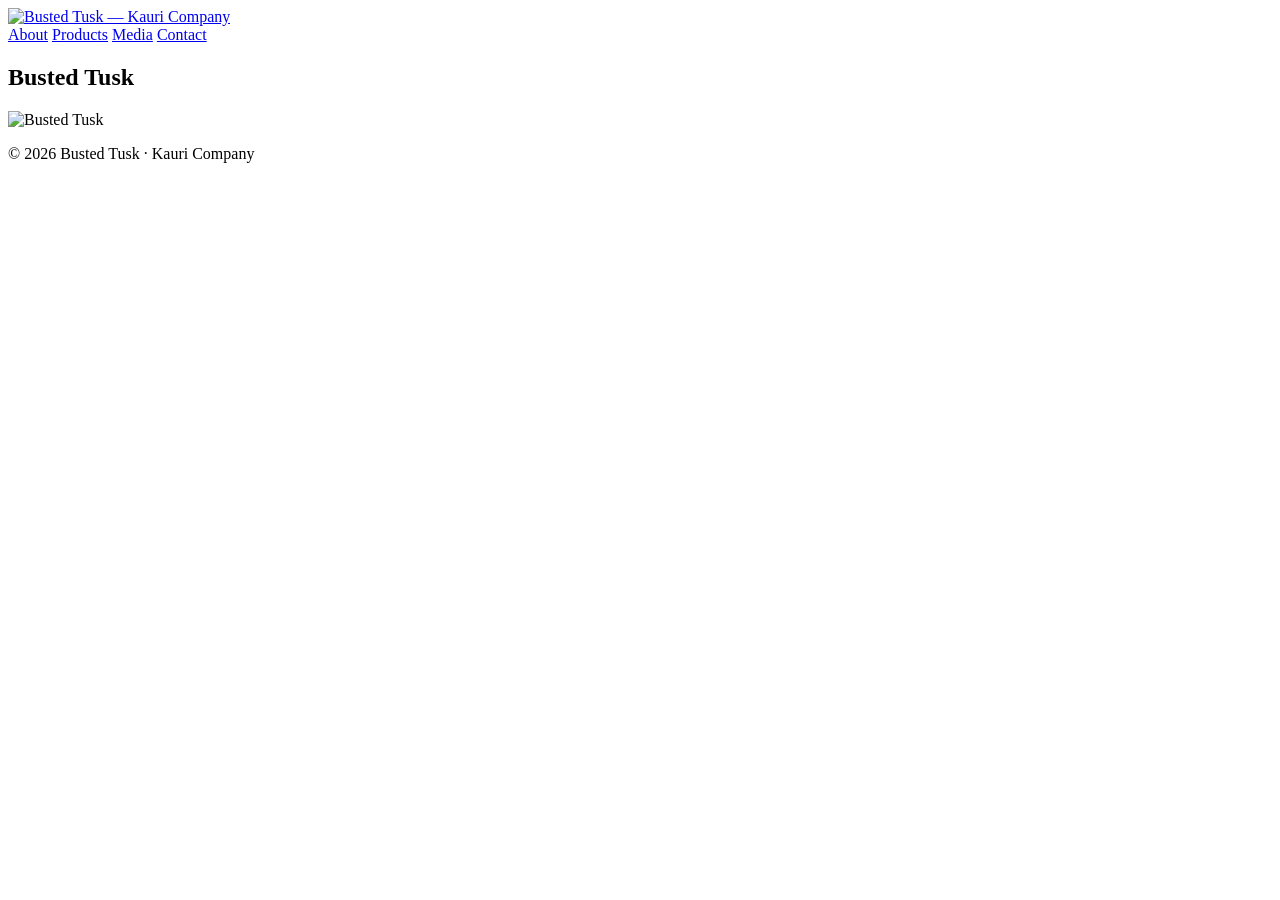
==== commit 7bf45919: "Refactor HTML structure and improve metadata Updated meta tags, title, and header structure. Added n" ====
--- a/index.html
+++ b/index.html
@@ -1,239 +1,63 @@
 <!DOCTYPE html>
 <html lang="en">
 <head>
-  <meta charset="UTF-8" />
-  <meta name="viewport" content="width=device-width, initial-scale=1" />
-  <title>Busted Tusk Kauri Co.</title>
-  <style>
-    /* Colors */
-    :root {
-      --sage-green: #9caf88;
-      --forest-green: #305d4f; /* slight blue hue */
-      --rich-brown: #6a3e1a; /* rich warm brown replacing orange */
-      --background: #f5f5f0;
-      --text-color: #2f2f2f;
-    }
+    <meta charset="UTF-8">
+    <meta name="viewport" content="width=device-width, initial-scale=1.0">
 
-    /* Base resets */
-    * {
-      box-sizing: border-box;
-    }
-    body {
-      margin: 0;
-      font-family: 'Georgia', serif;
-      background-color: var(--background);
-      color: var(--text-color);
-      line-height: 1.6;
-      font-size: 18px;
-      padding: 0 1rem;
-      max-width: 900px;
-      margin-left: auto;
-      margin-right: auto;
-    }
-    h1, h2 {
-      font-family: 'Georgia', serif;
-      font-weight: 700;
-      color: var(--forest-green);
-      margin-top: 2rem;
-      margin-bottom: 0.5rem;
-      line-height: 1.2;
-    }
-    h1 {
-      font-size: 3rem;
-      text-align: center;
-      letter-spacing: 0.05em;
-    }
-    h2 {
-      font-size: 1.8rem;
-      border-bottom: 2px solid var(--rich-brown);
-      padding-bottom: 0.3rem;
-    }
-    p {
-      margin-bottom: 1.3rem;
-    }
+    <title>Busted Tusk | Kauri Company</title>
 
-    /* Header and logo */
-    header {
-      text-align: center;
-      margin: 2rem 0 3rem 0;
-    }
-    .logo-container {
-      display: inline-block;
-      border: 5px solid var(--forest-green);
-      padding: 10px;
-      border-radius: 8px;
-      background-color: var(--sage-green);
-      margin-bottom: 1rem;
-    }
-    .logo-container img {
-      max-width: 250px;
-      height: auto;
-      display: block;
-      margin: 0 auto;
-      user-select: none;
-    }
-    .site-title {
-      font-size: 2rem;
-      font-weight: 900;
-      color: var(--forest-green);
-      letter-spacing: 0.1em;
-      margin-top: 0.4rem;
-    }
+    <link rel="stylesheet" href="style.css">
+</head>
 
-    /* Accent text */
-    .highlight-brown {
-      color: var(--rich-brown);
-      font-weight: 600;
-    }
-    a {
-      color: var(--rich-brown);
-      text-decoration: none;
-    }
-    a:hover {
-      text-decoration: underline;
-    }
-
-    /* Contact section */
-    .contact {
-      border: 2px solid var(--rich-brown);
-      padding: 1rem;
-      margin: 2rem 0;
-      border-radius: 6px;
-      background-color: #fdf6f0;
-      text-align: center;
-      font-style: italic;
-      font-weight: 600;
-    }
-
-    /* Sections */
-    section {
-      margin-bottom: 3rem;
-    }
-
-    /* Gallery placeholder */
-    .gallery-coming-soon {
-      border: 2px dashed var(--forest-green);
-      padding: 2rem;
-      text-align: center;
-      font-weight: 700;
-      color: var(--forest-green);
-      background-color: #ebf2ed;
-      font-size: 1.1rem;
-      border-radius: 8px;
-    }
-
-    /* Responsive */
-    @media (max-width: 600px) {
-      body {
-        font-size: 16px;
-      }
-      h1 {
-        font-size: 2.4rem;
-      }
-      .logo-container img {
-        max-width: 180px;
-      }
-    }
-  </style>
-</head>
 <body>
 
-  <header>
-    <div class="logo-container">
-      <img src="IMG_0366.jpeg" alt="Busted Tusk Kauri Co. Logo" />
-    </div>
-    <div class="site-title">BUSTED TUSK KAURI CO.</div>
-  </header>
+<header class="site-header">
+    <a href="index.html">
+        <img
+            src="BustedTuskheader.png"
+            alt="Busted Tusk — Kauri Company"
+        >
+    </a>
+</header>
 
-  <section id="intro">
-    <p>Born from ancient forests and forged by the sea, our reclaimed kauri wood carries a story unlike any other. Harvested from New Zealand’s legendary old-growth kauri—trees that stood for millennia, shaping their unique ecosystem—this timber was crafted into The Walrus, a vessel that crossed the Pacific three times, enduring harsh oceans and time itself.</p>
-    <p>Today, this rare wood, salvaged with care after nearly 80 years at sea, is reborn through skilled hands, transforming history into handcrafted works of art. More than wood, it’s a living legacy—woven with deep Māori reverence, colonial history, and the rugged spirit of maritime adventure.</p>
-    <p>Explore the full journey of kauri—from Gondwana roots to global voyages—and discover how every piece holds a world of meaning, resilience, and timeless craft.</p>
+<nav class="navigation">
+    <a href="about.html">About</a>
+    <a href="products.html">Products</a>
+    <a href="media.html">Media</a>
+    <a href="contact.html">Contact</a>
+</nav>
 
-    <div class="contact">
-      Contact Busted Tusk Kauri Co. at <a href="mailto:bustedtusk@gmail.com">bustedtusk@gmail.com</a> to request custom pendants handcrafted by Busted Tusk’s official artisan woodsmith.
-    </div>
-  </section>
+<main>
 
-  <section id="history">
+    <section class="section home-intro">
 
-    <h2>Section 1: Voyage of the Walrus</h2>
-    <p>The Walrus was a 36-foot bluewater sailing vessel built in 1946 in Tutukaka, New Zealand, by one of the most respected shipwrights of the post-war Pacific. Constructed entirely of old-growth kauri—trees that had stood for centuries before being felled—the vessel embodied both the endurance of a seafaring tradition and the ecological wealth of Aotearoa’s forests. Every plank, rib, and spar was cut, shaped, and fastened with a precision born from generations of maritime craftsmanship.</p>
-    <p>Over her long life, the Walrus crossed the Pacific three times, enduring the full measure of open-ocean conditions. The vessel was not merely a machine for travel, but a living archive of thousands of nautical miles. Her timbers bear the salt scars of equatorial crossings, the strain of storm swells, and the resonance of countless days under sail.</p>
-    <p>In her later years, the Walrus found harbor in Sausalito, California—a waterfront whose docks and boatyards became a haven for artists, thinkers, and mariners who shaped American counterculture. Here, her presence overlapped with the lingering spirit of figures such as philosopher Alan Watts, poet and songwriter Shel Silverstein, and the famously unconventional “Madam Mayor” Sally Stanford, whose leadership and personality left their mark on the waterfront community.</p>
-    <p>The Walrus represents a rare convergence of histories: the indigenous forests of Aotearoa; the colonial and maritime routes of the Pacific; the golden era of wooden boatbuilding; and the cultural ferment of mid-20th-century Sausalito. Her kauri timbers are not just wood—they are witnesses to both ecological time and human endeavor.</p>
-    <p>It is from this vessel, after seven decades of service, that a small amount of material has been respectfully reclaimed. This is not salvage in the conventional sense, but a stewardship of living heritage: preserving the story of a vessel that bridged oceans, generations, and cultures.</p>
+        <h1>Busted Tusk</h1>
 
-    <h2>Section 2: Old-Growth Kauri</h2>
-    <p>Agathis australis, commonly known as kauri, is a conifer species endemic to the northern regions of New Zealand’s North Island. These trees are among the longest-living and largest trees on Earth, with some specimens—such as Tāne Mahuta—reaching heights of approximately 45 meters and girths exceeding 15 meters. Certain trees, like Te Matua Ngahere, are believed to be between 1,500 and 2,500 years old, while historical accounts suggest that now-lost giants may have reached over 20 meters in girth and possibly lived for up to 4,000 years.</p>
-    <p>Kauri thrives in nutrient-poor, often waterlogged soils where most other species cannot survive. Through complex ecological interactions—including the formation of resinous litter that alters soil chemistry and root symbioses with mycorrhizal fungi—kauri trees create and maintain unique forest ecosystems. These forests act as foundational keystone communities, stabilizing the landscape and enabling the regeneration of biodiversity after natural disturbances such as landslides or fire.</p>
-    <p>The timber produced by mature kauri is exceptionally prized for its density, dimensional stability, fine grain, and natural resistance to rot. Historically, it was the wood of choice for shipbuilding, construction, and fine craftsmanship throughout New Zealand and beyond. Kauri timber sourced for vessels like The Walrus represents some of the highest-grade wood ever harvested—dense, clear, and free of defects—a resource that is now functionally extinct in commercial supply due to widespread deforestation and conservation protections.</p>
-    <p>The ancient forests that once supplied this wood spanned approximately 1.5 million hectares before human settlement and industrial logging reduced them to less than 4,000 hectares today. The rarity of old-growth kauri and its irreplaceable qualities confer immense cultural, ecological, and economic value to reclaimed timber, making each piece a tangible link to a primordial landscape and the long history of human interaction with it.</p>
+        <p>
+            <!-- Replace this with your Busted Tusk introduction. -->
+        </p>
 
-    <h2>Section 3: The Builder’s Standard</h2>
-    <p>T.C. Ces Watson, the builder of The Walrus, operated in a period marked by both post-war scarcity and a strong tradition of New Zealand boatbuilding craftsmanship. His approach to construction combined conservative overbuilding techniques with the highest quality materials available, reflecting a commitment to durability and seaworthiness above all else.</p>
-    <p>The Walrus’s hull employed a triple-planked method, a technique involving three layers of carefully fitted planks for enhanced structural strength and resilience. This method was particularly suited to New Zealand’s demanding ocean conditions, where strong currents, sudden storms, and rough seas necessitated vessels capable of enduring extreme stresses.</p>
-    <p>Throughout the vessel, bronze fastenings were used instead of more common iron or steel. Bronze offered superior corrosion resistance, especially in saltwater environments, ensuring longevity and reducing maintenance. In the resource-constrained post-World War II era, the choice of bronze fastenings signaled an intentional investment in lasting quality rather than short-term economy.</p>
-    <p>The spars of The Walrus were constructed from Douglas fir, valued for its excellent strength-to-weight ratio, enabling efficient sail handling without compromising durability. This combination of triple-planked kauri hull, bronze fastenings, and Douglas fir spars created a vessel engineered for sustained, demanding service, embodying a level of craftsmanship that reflected both tradition and exceptional material stewardship.</p>
+        <p>
+            <!-- Additional introductory text can go here. -->
+        </p>
 
-    <h2>Section 4: Service at Sea</h2>
-    <p>The Walrus demonstrated its seaworthiness through multiple ocean voyages, completing three crossings of the Pacific Ocean during its operational life. These crossings tested the vessel against varied and often challenging conditions, including open-water swells, unpredictable weather patterns, and extended periods away from port.</p>
-    <p>Designed for blue-water sailing, the vessel was capable of long-distance travel without the need for frequent repairs or refitting. Its sturdy triple-planked kauri construction, combined with robust rigging and spars, allowed it to withstand the stresses imposed by the Pacific’s open seas.</p>
-    <p>Throughout its years of service, The Walrus was used exclusively as a personal sailing vessel, reflecting a balance of performance, reliability, and comfort. Its longevity without major structural overhauls stands as a testament to the durability of both the craftsmanship and the kauri timber from which it was built.</p>
+    </section>
 
-    <h2>Section 5: Reclamation</h2>
-    <p>After nearly 80 years of service, The Walrus—a heavily overbuilt vessel weighing approximately 34,000 pounds—was rigorously dismantled over the course of two and a half months. Due to its robust triple-planked construction and extensive use of bronze fastenings, traditional salvage methods were impractical. Instead, Busted Tusk’s eccentric traveling artisan woodsmith undertook the demanding process almost single-handedly.</p>
-    <p>Despite the intensity of the dismantling, significant old-growth kauri timbers and key components were recovered with much of their structural integrity and historical character intact. This preserved a direct connection to both the vessel’s craftsmanship and the ancient forests from which the wood was originally sourced.</p>
-    <p>This raw and personal approach to reclamation reflects a deep respect for the material and its story, transforming the end of The Walrus’s life into the beginning of new creative endeavors.</p>
+</main>
 
-    <h2>Section 6: The Artisan Woodsmith’s Journey</h2>
-    <p>The reclamation of The Walrus was the culmination of a twelve-year personal journey rooted in respect for history, craftsmanship, and the natural world. This extended process was driven by an intentional commitment to honor the vessel and the ancient kauri timbers it contained.</p>
-    <p>Approaching the work as an artisan woodsmith, the dismantling and salvage were acts of stewardship rather than commercial salvage. The goal was to preserve the material’s integrity and story, acknowledging the deep connection between human creativity and natural legacy.</p>
-    <p>This journey reflects a broader philosophy of sustainability and mindful interaction with materials, emphasizing that the wood’s value lies not only in its physical form but also in the stories embedded within its grain.</p>
+<footer>
 
-    <h2>Section 7: The Material’s Second Life</h2>
-    <p>The reclaimed kauri timbers from The Walrus carry with them a profound history—both ecological and human—and now enter a new phase through creative transformation. These ancient woods, once part of vast, centuries-old forests and then integral to a vessel that braved the Pacific, are given renewed purpose as they are shaped into jewelry, musical instruments, and other crafted objects.</p>
-    <p>Each piece made from this material embodies not only the physical qualities of kauri—its density, warmth, and distinctive grain—but also the layered stories of natural growth, maritime adventure, and skilled craftsmanship. This “second life” extends the material’s journey, allowing its resonance to continue in forms that can be held, worn, or played.</p>
-    <p>Through this process, the wood’s meaning evolves but remains anchored in respect for its origins and a commitment to honoring the living history embedded in every fiber.</p>
+    <img
+        src="BustedTuskfooter.png"
+        alt="Busted Tusk"
+        class="footer-logo"
+    >
 
-    <h2>Section 8: The Ecological Significance</h2>
-    <p>Kauri trees (Agathis australis) are foundational species within their native ecosystems in northern New Zealand. Thriving in nutrient-poor, often waterlogged soils where few other plants can survive, kauri create and maintain a unique forest environment that supports a diverse range of flora and fauna.</p>
-    <p>The tree’s extensive root systems form symbiotic relationships with mycorrhizal fungi, enabling efficient nutrient exchange in challenging soil conditions. Kauri forests also influence soil chemistry by accumulating a thick layer of resinous litter, which inhibits the growth of competing vegetation and alters nutrient cycles.</p>
-    <p>These ecological characteristics position kauri as a keystone species, playing a critical role in stabilizing landscapes, facilitating regeneration after disturbances, and shaping biodiversity patterns. Their presence supports specialized animal species, some of which rely heavily on the forest structure and resources kauri provide.</p>
-    <p>The survival and health of kauri forests are essential not only for maintaining ecological balance but also for preserving the evolutionary legacy of these ancient conifers, which trace their lineage back to the supercontinent Gondwana more than 200 million years ago.</p>
+    <p>
+        © 2026 Busted Tusk · Kauri Company
+    </p>
 
-    <h2>Section 9: Cultural Reverence and Māori Connection</h2>
-    <p>For Māori, kauri trees possess deep spiritual significance, embodying both mana and mauri. Mana refers to authority, prestige, and spiritual power, while mauri is the life force or essence that animates all living things. Kauri wood was considered sacred, treated with great respect, and used selectively for important cultural artifacts, carving, and building.</p>
-    <p>Māori viewed kauri not only as a physical resource but as a living ancestor and guardian of the forest. The trees were integrated into their worldview and cosmology, symbolizing strength, endurance, and connection to the land and ancestors.</p>
-    <p>The arrival of Māori as skilled seafarers and settlers in Aotearoa introduced a society deeply attuned to natural resources, including kauri. Their practices aimed to balance use with respect, maintaining the forests through traditional knowledge and tikanga (customary practices).</p>
-    <p>This relationship reflects a profound understanding of sustainability and the interdependence of people and environment, principles that remain relevant today as conservation efforts seek to protect remaining kauri forests from threats such as kauri dieback disease.</p>
-
-    <h2>Section 10: Colonial Impact and Legacy</h2>
-    <p>The arrival of Europeans in Aotearoa in the late 18th century marked the beginning of profound and often devastating changes for the land, its forests, and the indigenous Māori people. Early European explorers were struck by the vastness and grandeur of New Zealand’s kauri forests, recognizing the timber’s exceptional qualities for shipbuilding and construction.</p>
-    <p>James Cook’s three voyages between 1769 and 1779 established critical European contact with New Zealand. On his final voyage, Cook charted the coastlines of Alaska and the Hawaiian Islands, naming numerous locations after himself, including Cook Inlet (originally Tikahtnu), Cook Bay, and Cook River. The renaming of these places reflects a pattern of colonial assertion that often obscured indigenous names and histories.</p>
-    <p>Cook’s accounts acknowledged the kauri, and by the early 19th century, the demand for kauri timber had increased significantly. This demand accelerated with the growth of British naval power, which relied heavily on durable timbers for shipbuilding. The English and Scottish crowns, having exhausted their own old-growth forests by the 18th century, looked overseas for new supplies. New Zealand’s kauri became a coveted resource.</p>
-    <p>Logging practices in New Zealand were often wasteful and destructive. Large swaths of forest were clear-cut, with significant portions burned to facilitate land clearance. In some cases, forests were flooded by dams built to transport logs downstream; these dams were then deliberately broken, causing ecological disruption. These practices, coupled with land sales by the colonial government for minimal prices, led to rapid deforestation.</p>
-    <p>During this period, the musket wars (approximately 1807–1842) intensified conflict among Māori groups. These wars were distinct for their scale and lethality, facilitated by the introduction of European firearms. The population losses were substantial, reshaping tribal dynamics.</p>
-    <p>The Moriori people of the Chatham Islands, known for their pacifism under the Nunuku law forbidding murder, suffered greatly. They were invaded and subjugated by mainland Māori groups, resulting in enslavement and population decline—a grim reminder of how cultural values can be overwhelmed in violent conflicts.</p>
-    <p>Colonial governments further displaced Māori through legal mechanisms such as the Native Land Court, which systematically stripped Māori of land ownership. The exploitation of kauri timber was not merely environmental but tied to broader political and social dispossession.</p>
-    <p>The timber’s value for shipbuilding linked it directly to global naval supremacy, underpinning British imperial power. The demand for kauri reflected this geopolitical context, making the forests a strategic resource.</p>
-    <p>The legacy of these interactions—ecological loss, cultural upheaval, and enduring socio-political challenges—continues to shape New Zealand’s landscape and society today. Understanding this history is crucial to appreciating the full significance of kauri wood and the vessel built from it, and to recognizing the importance of conservation and reconciliation efforts moving forward.</p>
-
-    <div class="contact">
-      For inquiries or custom creations, contact Busted Tusk Kauri Co. at <a href="mailto:bustedtusk@gmail.com">bustedtusk@gmail.com</a>.
-    </div>
-
-  </section>
-
-  <section class="gallery-coming-soon">
-    <p><strong>Coming Soon:</strong> A gallery showcasing handcrafted pieces made from reclaimed kauri timbers.</p>
-    <p>All proceeds from Busted Tusk operations are donated to the ecological nonprofit <em>Glomerea</em>, supporting connections with ancient old-growth ecosystems.</p>
-    <p>Stay tuned for updates and new creations.</p>
-  </section>
-
-  <footer class="contact">
-    Contact Busted Tusk Kauri Co. anytime at <a href="mailto:bustedtusk@gmail.com">bustedtusk@gmail.com</a>.
-  </footer>
+</footer>
 
 </body>
 </html>
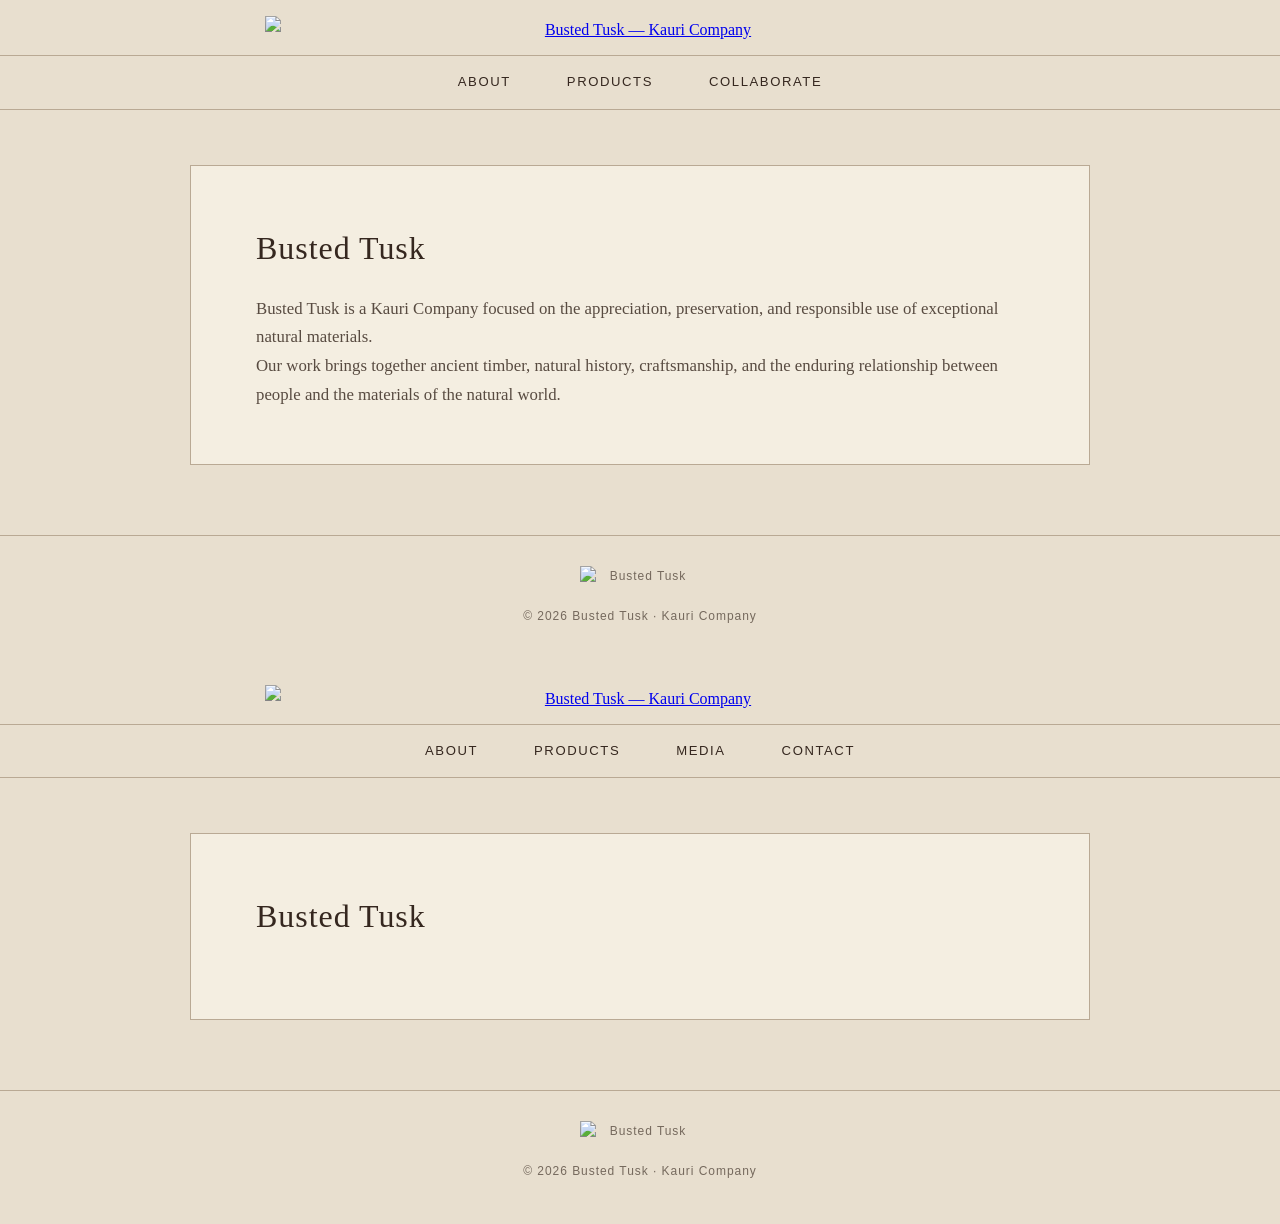
==== commit 6284728f: "Add new sections and links to index.html" ====
--- a/index.html
+++ b/index.html
@@ -1,4 +1,68 @@
 <!DOCTYPE html>
+<html lang="en">
+<head>
+    <meta charset="UTF-8">
+    <meta name="viewport" content="width=device-width, initial-scale=1.0">
+
+    <title>Busted Tusk | Kauri Company</title>
+
+    <link rel="stylesheet" href="style.css">
+</head>
+
+<body>
+
+<header class="site-header">
+    <a href="index.html">
+        <img
+            src="BustedTuskheader.png"
+            alt="Busted Tusk — Kauri Company"
+        >
+    </a>
+</header>
+
+<nav class="navigation">
+    <a href="about.html">About</a>
+    <a href="products.html">Products</a>
+    <a href="collaborate.html">Collaborate</a>
+</nav>
+
+<main>
+
+    <section class="section home-intro">
+
+        <h1>Busted Tusk</h1>
+
+        <p>
+            Busted Tusk is a Kauri Company focused on the appreciation,
+            preservation, and responsible use of exceptional natural materials.
+        </p>
+
+        <p>
+            Our work brings together ancient timber, natural history,
+            craftsmanship, and the enduring relationship between people
+            and the materials of the natural world.
+        </p>
+
+    </section>
+
+</main>
+
+<footer>
+
+    <img
+        src="BustedTuskfooter.png"
+        alt="Busted Tusk"
+        class="footer-logo"
+    >
+
+    <p>
+        © 2026 Busted Tusk · Kauri Company
+    </p>
+
+</footer>
+
+</body>
+</html><!DOCTYPE html>
 <html lang="en">
 <head>
     <meta charset="UTF-8">
--- a/style.css
+++ b/style.css
@@ -0,0 +1,365 @@
+/* --------------------------------------------------
+   BUSTED TUSK
+   Kauri Company
+   Simple, refined material-focused design
+-------------------------------------------------- */
+
+:root {
+    --background: #e8dfcf;
+    --paper: #f4eee1;
+    --text: #35271f;
+    --muted: #75695d;
+    --line: #b9a994;
+    --accent: #7a4b32;
+}
+
+/* Basic reset */
+
+* {
+    box-sizing: border-box;
+}
+
+html {
+    scroll-behavior: smooth;
+}
+
+body {
+    margin: 0;
+
+    background: var(--background);
+    color: var(--text);
+
+    font-family:
+        Georgia,
+        "Times New Roman",
+        serif;
+
+    line-height: 1.7;
+}
+
+/* Header */
+
+.site-header {
+    width: 100%;
+
+    background: var(--background);
+
+    text-align: center;
+
+    padding: 16px 20px 12px;
+}
+
+.site-header img {
+    display: block;
+
+    width: min(100%, 750px);
+
+    height: auto;
+
+    margin: 0 auto;
+}
+
+/* Navigation */
+
+.navigation {
+    display: flex;
+
+    justify-content: center;
+    align-items: center;
+
+    flex-wrap: wrap;
+
+    border-top: 1px solid var(--line);
+    border-bottom: 1px solid var(--line);
+
+    padding: 0 20px;
+}
+
+.navigation a {
+    position: relative;
+
+    color: var(--text);
+
+    text-decoration: none;
+
+    padding: 15px 28px;
+
+    font-family:
+        Arial,
+        Helvetica,
+        sans-serif;
+
+    font-size: 0.82rem;
+
+    letter-spacing: 0.12em;
+
+    text-transform: uppercase;
+
+    overflow: hidden;
+
+    transition:
+        color 0.25s ease,
+        background-color 0.25s ease;
+}
+
+/*
+   Subtle kauri-style chatoyance.
+   The highlight sweeps across the button
+   when the pointer moves over it.
+*/
+
+.navigation a::before {
+    content: "";
+
+    position: absolute;
+
+    top: 0;
+    left: -120%;
+
+    width: 70%;
+    height: 100%;
+
+    background:
+        linear-gradient(
+            105deg,
+            transparent 0%,
+            rgba(214, 168, 91, 0.08) 35%,
+            rgba(232, 190, 111, 0.38) 50%,
+            rgba(214, 168, 91, 0.08) 65%,
+            transparent 100%
+        );
+
+    transform: skewX(-18deg);
+
+    transition:
+        left 0.55s ease;
+}
+
+.navigation a:hover {
+    background: var(--accent);
+
+    color: var(--paper);
+}
+
+.navigation a:hover::before {
+    left: 150%;
+}
+
+/* Main content */
+
+main {
+    width: min(100% - 40px, 900px);
+
+    margin: 0 auto;
+}
+
+/* Sections */
+
+.section {
+    background: var(--paper);
+
+    margin: 55px 0;
+
+    padding: 55px 65px;
+
+    border: 1px solid var(--line);
+}
+
+.section h1 {
+    margin: 0 0 20px;
+
+    font-size: 2rem;
+
+    font-weight: normal;
+
+    letter-spacing: 0.03em;
+}
+
+.section p {
+    max-width: none;
+
+    margin: 0;
+
+    color: #584b41;
+
+    font-size: 1.05rem;
+}
+
+/* Footer */
+
+footer {
+    border-top: 1px solid var(--line);
+
+    padding: 30px 20px;
+
+    margin-top: 70px;
+
+    text-align: center;
+
+    color: var(--muted);
+
+    font-family:
+        Arial,
+        Helvetica,
+        sans-serif;
+
+    font-size: 0.75rem;
+
+    letter-spacing: 0.08em;
+}
+
+/* Footer logo */
+
+.footer-logo {
+    display: block;
+
+    width: 120px;
+
+    height: auto;
+
+    margin: 0 auto 20px;
+}
+
+/* Images */
+
+.regional-image {
+    display: block;
+
+    width: 100%;
+
+    height: auto;
+}
+
+.research-image {
+    width: 100%;
+
+    margin: 40px 0;
+
+    padding: 0;
+
+    text-align: center;
+}
+
+.research-image img {
+    display: block;
+
+    width: 100%;
+
+    height: auto;
+
+    margin: 0 auto;
+}
+
+.research-image figcaption {
+    margin-top: 8px;
+
+    color: var(--muted);
+
+    font-family:
+        Arial,
+        Helvetica,
+        sans-serif;
+
+    font-size: 0.65rem;
+
+    letter-spacing: 0.04em;
+}
+
+/* Paragraph spacing */
+
+#about p,
+#research p,
+#field-journal p {
+    margin-bottom: 1.5rem;
+}
+
+/* Media links */
+
+.media-links,
+.support-links {
+    display: flex;
+
+    justify-content: center;
+
+    flex-wrap: wrap;
+
+    gap: 12px;
+
+    margin-top: 30px;
+}
+
+.media-links a,
+.support-links a {
+    display: inline-block;
+
+    padding: 10px 20px;
+
+    border: 1px solid var(--line);
+
+    color: var(--text);
+
+    background: var(--paper);
+
+    text-decoration: none;
+
+    font-family:
+        Arial,
+        Helvetica,
+        sans-serif;
+
+    font-size: 0.78rem;
+
+    letter-spacing: 0.08em;
+
+    text-transform: uppercase;
+
+    transition:
+        background-color 0.25s ease,
+        color 0.25s ease;
+}
+
+.media-links a:hover,
+.support-links a:hover {
+    background: var(--accent);
+
+    color: var(--paper);
+}
+
+/* Mobile */
+
+@media (max-width: 600px) {
+
+    .site-header {
+        padding: 15px;
+    }
+
+    .navigation {
+        display: block;
+
+        padding: 0;
+    }
+
+    .navigation a {
+        display: block;
+
+        text-align: center;
+
+        padding: 12px;
+
+        border-bottom: 1px solid var(--line);
+    }
+
+    main {
+        width: min(100% - 24px, 900px);
+    }
+
+    .section {
+        margin: 30px 0;
+
+        padding: 35px 25px;
+    }
+
+    .section h1 {
+        font-size: 1.7rem;
+    }
+}
--- a/style.css
+++ b/style.css
@@ -0,0 +1,365 @@
+/* --------------------------------------------------
+   BUSTED TUSK
+   Kauri Company
+   Simple, refined material-focused design
+-------------------------------------------------- */
+
+:root {
+    --background: #e8dfcf;
+    --paper: #f4eee1;
+    --text: #35271f;
+    --muted: #75695d;
+    --line: #b9a994;
+    --accent: #7a4b32;
+}
+
+/* Basic reset */
+
+* {
+    box-sizing: border-box;
+}
+
+html {
+    scroll-behavior: smooth;
+}
+
+body {
+    margin: 0;
+
+    background: var(--background);
+    color: var(--text);
+
+    font-family:
+        Georgia,
+        "Times New Roman",
+        serif;
+
+    line-height: 1.7;
+}
+
+/* Header */
+
+.site-header {
+    width: 100%;
+
+    background: var(--background);
+
+    text-align: center;
+
+    padding: 16px 20px 12px;
+}
+
+.site-header img {
+    display: block;
+
+    width: min(100%, 750px);
+
+    height: auto;
+
+    margin: 0 auto;
+}
+
+/* Navigation */
+
+.navigation {
+    display: flex;
+
+    justify-content: center;
+    align-items: center;
+
+    flex-wrap: wrap;
+
+    border-top: 1px solid var(--line);
+    border-bottom: 1px solid var(--line);
+
+    padding: 0 20px;
+}
+
+.navigation a {
+    position: relative;
+
+    color: var(--text);
+
+    text-decoration: none;
+
+    padding: 15px 28px;
+
+    font-family:
+        Arial,
+        Helvetica,
+        sans-serif;
+
+    font-size: 0.82rem;
+
+    letter-spacing: 0.12em;
+
+    text-transform: uppercase;
+
+    overflow: hidden;
+
+    transition:
+        color 0.25s ease,
+        background-color 0.25s ease;
+}
+
+/*
+   Subtle kauri-style chatoyance.
+   The highlight sweeps across the button
+   when the pointer moves over it.
+*/
+
+.navigation a::before {
+    content: "";
+
+    position: absolute;
+
+    top: 0;
+    left: -120%;
+
+    width: 70%;
+    height: 100%;
+
+    background:
+        linear-gradient(
+            105deg,
+            transparent 0%,
+            rgba(214, 168, 91, 0.08) 35%,
+            rgba(232, 190, 111, 0.38) 50%,
+            rgba(214, 168, 91, 0.08) 65%,
+            transparent 100%
+        );
+
+    transform: skewX(-18deg);
+
+    transition:
+        left 0.55s ease;
+}
+
+.navigation a:hover {
+    background: var(--accent);
+
+    color: var(--paper);
+}
+
+.navigation a:hover::before {
+    left: 150%;
+}
+
+/* Main content */
+
+main {
+    width: min(100% - 40px, 900px);
+
+    margin: 0 auto;
+}
+
+/* Sections */
+
+.section {
+    background: var(--paper);
+
+    margin: 55px 0;
+
+    padding: 55px 65px;
+
+    border: 1px solid var(--line);
+}
+
+.section h1 {
+    margin: 0 0 20px;
+
+    font-size: 2rem;
+
+    font-weight: normal;
+
+    letter-spacing: 0.03em;
+}
+
+.section p {
+    max-width: none;
+
+    margin: 0;
+
+    color: #584b41;
+
+    font-size: 1.05rem;
+}
+
+/* Footer */
+
+footer {
+    border-top: 1px solid var(--line);
+
+    padding: 30px 20px;
+
+    margin-top: 70px;
+
+    text-align: center;
+
+    color: var(--muted);
+
+    font-family:
+        Arial,
+        Helvetica,
+        sans-serif;
+
+    font-size: 0.75rem;
+
+    letter-spacing: 0.08em;
+}
+
+/* Footer logo */
+
+.footer-logo {
+    display: block;
+
+    width: 120px;
+
+    height: auto;
+
+    margin: 0 auto 20px;
+}
+
+/* Images */
+
+.regional-image {
+    display: block;
+
+    width: 100%;
+
+    height: auto;
+}
+
+.research-image {
+    width: 100%;
+
+    margin: 40px 0;
+
+    padding: 0;
+
+    text-align: center;
+}
+
+.research-image img {
+    display: block;
+
+    width: 100%;
+
+    height: auto;
+
+    margin: 0 auto;
+}
+
+.research-image figcaption {
+    margin-top: 8px;
+
+    color: var(--muted);
+
+    font-family:
+        Arial,
+        Helvetica,
+        sans-serif;
+
+    font-size: 0.65rem;
+
+    letter-spacing: 0.04em;
+}
+
+/* Paragraph spacing */
+
+#about p,
+#research p,
+#field-journal p {
+    margin-bottom: 1.5rem;
+}
+
+/* Media links */
+
+.media-links,
+.support-links {
+    display: flex;
+
+    justify-content: center;
+
+    flex-wrap: wrap;
+
+    gap: 12px;
+
+    margin-top: 30px;
+}
+
+.media-links a,
+.support-links a {
+    display: inline-block;
+
+    padding: 10px 20px;
+
+    border: 1px solid var(--line);
+
+    color: var(--text);
+
+    background: var(--paper);
+
+    text-decoration: none;
+
+    font-family:
+        Arial,
+        Helvetica,
+        sans-serif;
+
+    font-size: 0.78rem;
+
+    letter-spacing: 0.08em;
+
+    text-transform: uppercase;
+
+    transition:
+        background-color 0.25s ease,
+        color 0.25s ease;
+}
+
+.media-links a:hover,
+.support-links a:hover {
+    background: var(--accent);
+
+    color: var(--paper);
+}
+
+/* Mobile */
+
+@media (max-width: 600px) {
+
+    .site-header {
+        padding: 15px;
+    }
+
+    .navigation {
+        display: block;
+
+        padding: 0;
+    }
+
+    .navigation a {
+        display: block;
+
+        text-align: center;
+
+        padding: 12px;
+
+        border-bottom: 1px solid var(--line);
+    }
+
+    main {
+        width: min(100% - 24px, 900px);
+    }
+
+    .section {
+        margin: 30px 0;
+
+        padding: 35px 25px;
+    }
+
+    .section h1 {
+        font-size: 1.7rem;
+    }
+}
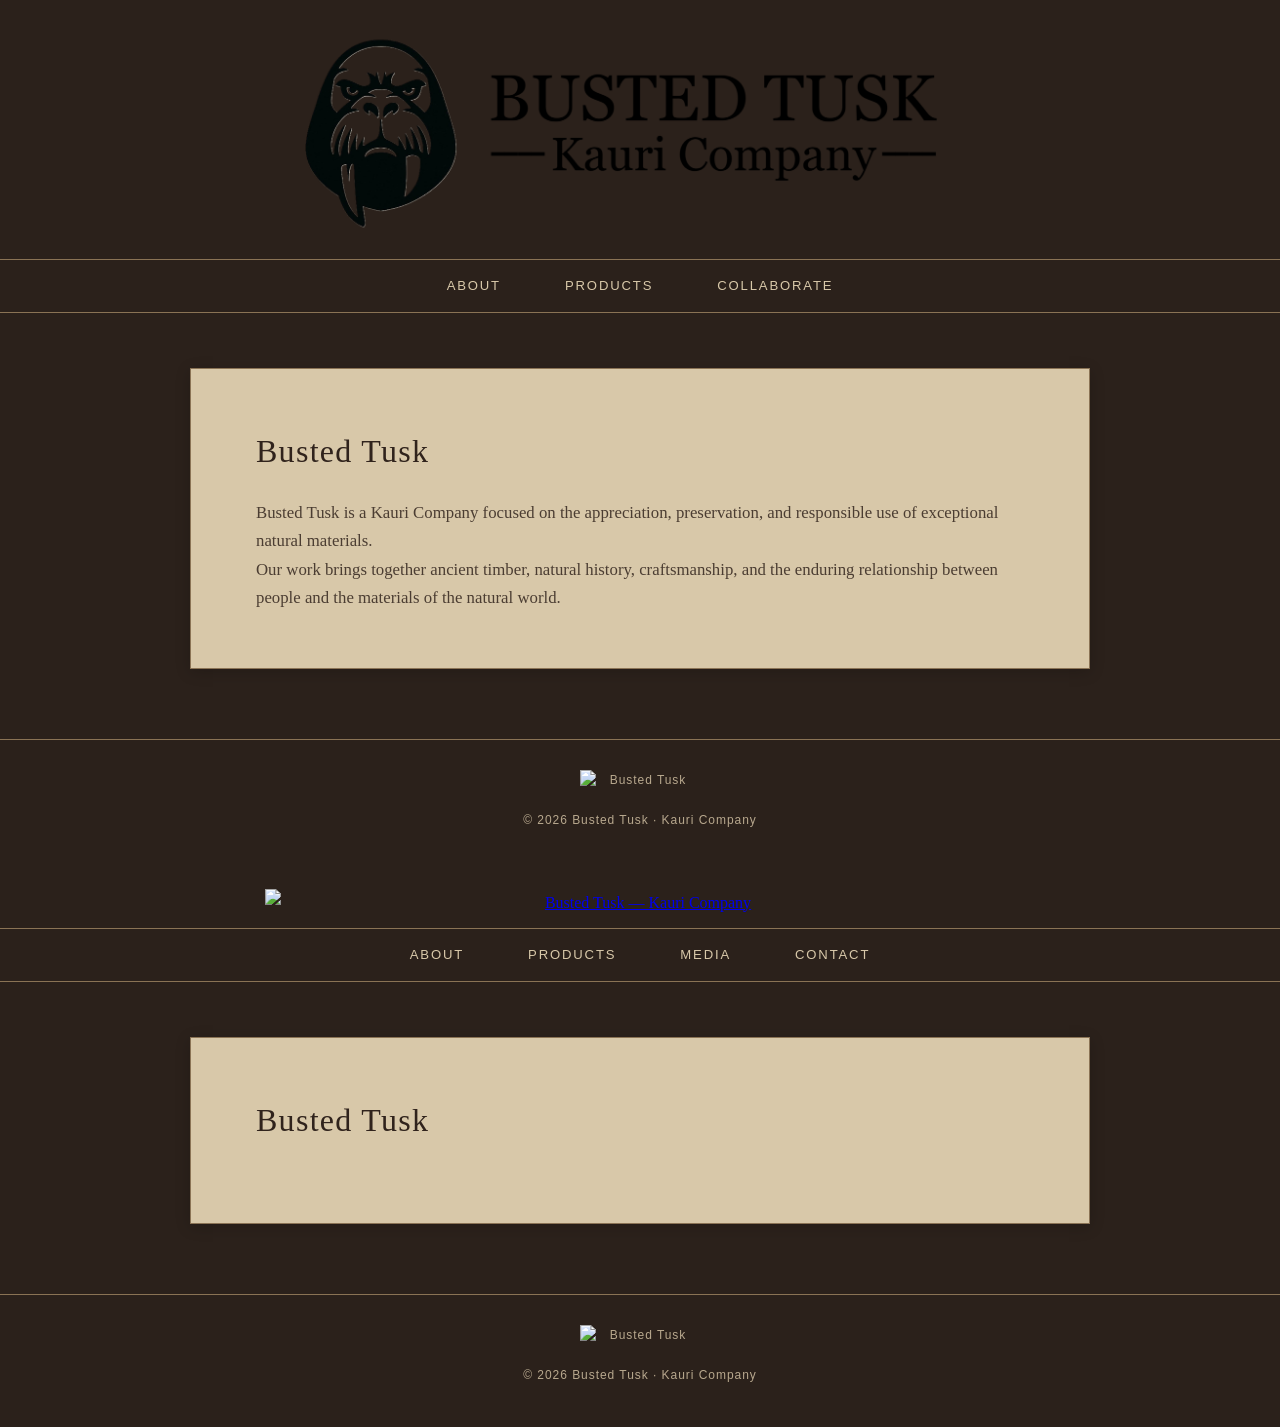
==== commit 540ae52d: "Update header image source in index.html" ====
--- a/index.html
+++ b/index.html
@@ -14,7 +14,7 @@
 <header class="site-header">
     <a href="index.html">
         <img
-            src="BustedTuskheader.png"
+            src="BTheader.png"
             alt="Busted Tusk — Kauri Company"
         >
     </a>
--- a/style.css
+++ b/style.css
@@ -1,16 +1,16 @@
 /* --------------------------------------------------
    BUSTED TUSK
    Kauri Company
-   Simple, refined material-focused design
 -------------------------------------------------- */
 
 :root {
-    --background: #e8dfcf;
-    --paper: #f4eee1;
-    --text: #35271f;
-    --muted: #75695d;
-    --line: #b9a994;
-    --accent: #7a4b32;
+    --background: #2b211b;
+    --paper: #d8c8a9;
+    --text: #30231c;
+    --muted: #66584a;
+    --line: #8a7355;
+    --accent: #8b4a2f;
+    --gold: #c28a3d;
 }
 
 /* Basic reset */
@@ -78,11 +78,11 @@
 .navigation a {
     position: relative;
 
-    color: var(--text);
+    color: #d8c8a9;
 
     text-decoration: none;
 
-    padding: 15px 28px;
+    padding: 15px 32px;
 
     font-family:
         Arial,
@@ -91,7 +91,7 @@
 
     font-size: 0.82rem;
 
-    letter-spacing: 0.12em;
+    letter-spacing: 0.14em;
 
     text-transform: uppercase;
 
@@ -103,9 +103,7 @@
 }
 
 /*
-   Subtle kauri-style chatoyance.
-   The highlight sweeps across the button
-   when the pointer moves over it.
+   Kauri chatoyance highlight.
 */
 
 .navigation a::before {
@@ -114,35 +112,35 @@
     position: absolute;
 
     top: 0;
-    left: -120%;
-
-    width: 70%;
+    left: -130%;
+
+    width: 65%;
     height: 100%;
 
     background:
         linear-gradient(
             105deg,
             transparent 0%,
-            rgba(214, 168, 91, 0.08) 35%,
-            rgba(232, 190, 111, 0.38) 50%,
-            rgba(214, 168, 91, 0.08) 65%,
+            rgba(194, 138, 61, 0.04) 25%,
+            rgba(194, 138, 61, 0.55) 50%,
+            rgba(194, 138, 61, 0.08) 68%,
             transparent 100%
         );
 
     transform: skewX(-18deg);
 
     transition:
-        left 0.55s ease;
+        left 0.6s ease;
 }
 
 .navigation a:hover {
     background: var(--accent);
 
-    color: var(--paper);
+    color: #f2e5c7;
 }
 
 .navigation a:hover::before {
-    left: 150%;
+    left: 155%;
 }
 
 /* Main content */
@@ -163,24 +161,27 @@
     padding: 55px 65px;
 
     border: 1px solid var(--line);
+
+    box-shadow:
+        0 3px 14px rgba(0, 0, 0, 0.18);
 }
 
 .section h1 {
     margin: 0 0 20px;
 
+    color: var(--text);
+
     font-size: 2rem;
 
     font-weight: normal;
 
-    letter-spacing: 0.03em;
+    letter-spacing: 0.04em;
 }
 
 .section p {
-    max-width: none;
-
     margin: 0;
 
-    color: #584b41;
+    color: #4b3d32;
 
     font-size: 1.05rem;
 }
@@ -196,7 +197,7 @@
 
     text-align: center;
 
-    color: var(--muted);
+    color: #b8a88e;
 
     font-family:
         Arial,
@@ -208,8 +209,6 @@
     letter-spacing: 0.08em;
 }
 
-/* Footer logo */
-
 .footer-logo {
     display: block;
 
@@ -220,93 +219,40 @@
     margin: 0 auto 20px;
 }
 
-/* Images */
-
-.regional-image {
-    display: block;
-
-    width: 100%;
-
-    height: auto;
-}
-
-.research-image {
-    width: 100%;
-
-    margin: 40px 0;
-
-    padding: 0;
-
-    text-align: center;
-}
-
-.research-image img {
-    display: block;
-
-    width: 100%;
-
-    height: auto;
-
-    margin: 0 auto;
-}
-
-.research-image figcaption {
-    margin-top: 8px;
-
-    color: var(--muted);
+/* Links */
+
+.media-links,
+.support-links {
+    display: flex;
+
+    justify-content: center;
+
+    flex-wrap: wrap;
+
+    gap: 12px;
+
+    margin-top: 30px;
+}
+
+.media-links a,
+.support-links a {
+    display: inline-block;
+
+    padding: 10px 20px;
+
+    border: 1px solid var(--line);
+
+    color: var(--text);
+
+    background: var(--paper);
+
+    text-decoration: none;
 
     font-family:
         Arial,
         Helvetica,
         sans-serif;
 
-    font-size: 0.65rem;
-
-    letter-spacing: 0.04em;
-}
-
-/* Paragraph spacing */
-
-#about p,
-#research p,
-#field-journal p {
-    margin-bottom: 1.5rem;
-}
-
-/* Media links */
-
-.media-links,
-.support-links {
-    display: flex;
-
-    justify-content: center;
-
-    flex-wrap: wrap;
-
-    gap: 12px;
-
-    margin-top: 30px;
-}
-
-.media-links a,
-.support-links a {
-    display: inline-block;
-
-    padding: 10px 20px;
-
-    border: 1px solid var(--line);
-
-    color: var(--text);
-
-    background: var(--paper);
-
-    text-decoration: none;
-
-    font-family:
-        Arial,
-        Helvetica,
-        sans-serif;
-
     font-size: 0.78rem;
 
     letter-spacing: 0.08em;
@@ -322,7 +268,7 @@
 .support-links a:hover {
     background: var(--accent);
 
-    color: var(--paper);
+    color: #f2e5c7;
 }
 
 /* Mobile */
--- a/style.css
+++ b/style.css
@@ -1,16 +1,16 @@
 /* --------------------------------------------------
    BUSTED TUSK
    Kauri Company
-   Simple, refined material-focused design
 -------------------------------------------------- */
 
 :root {
-    --background: #e8dfcf;
-    --paper: #f4eee1;
-    --text: #35271f;
-    --muted: #75695d;
-    --line: #b9a994;
-    --accent: #7a4b32;
+    --background: #2b211b;
+    --paper: #d8c8a9;
+    --text: #30231c;
+    --muted: #66584a;
+    --line: #8a7355;
+    --accent: #8b4a2f;
+    --gold: #c28a3d;
 }
 
 /* Basic reset */
@@ -78,11 +78,11 @@
 .navigation a {
     position: relative;
 
-    color: var(--text);
+    color: #d8c8a9;
 
     text-decoration: none;
 
-    padding: 15px 28px;
+    padding: 15px 32px;
 
     font-family:
         Arial,
@@ -91,7 +91,7 @@
 
     font-size: 0.82rem;
 
-    letter-spacing: 0.12em;
+    letter-spacing: 0.14em;
 
     text-transform: uppercase;
 
@@ -103,9 +103,7 @@
 }
 
 /*
-   Subtle kauri-style chatoyance.
-   The highlight sweeps across the button
-   when the pointer moves over it.
+   Kauri chatoyance highlight.
 */
 
 .navigation a::before {
@@ -114,35 +112,35 @@
     position: absolute;
 
     top: 0;
-    left: -120%;
-
-    width: 70%;
+    left: -130%;
+
+    width: 65%;
     height: 100%;
 
     background:
         linear-gradient(
             105deg,
             transparent 0%,
-            rgba(214, 168, 91, 0.08) 35%,
-            rgba(232, 190, 111, 0.38) 50%,
-            rgba(214, 168, 91, 0.08) 65%,
+            rgba(194, 138, 61, 0.04) 25%,
+            rgba(194, 138, 61, 0.55) 50%,
+            rgba(194, 138, 61, 0.08) 68%,
             transparent 100%
         );
 
     transform: skewX(-18deg);
 
     transition:
-        left 0.55s ease;
+        left 0.6s ease;
 }
 
 .navigation a:hover {
     background: var(--accent);
 
-    color: var(--paper);
+    color: #f2e5c7;
 }
 
 .navigation a:hover::before {
-    left: 150%;
+    left: 155%;
 }
 
 /* Main content */
@@ -163,24 +161,27 @@
     padding: 55px 65px;
 
     border: 1px solid var(--line);
+
+    box-shadow:
+        0 3px 14px rgba(0, 0, 0, 0.18);
 }
 
 .section h1 {
     margin: 0 0 20px;
 
+    color: var(--text);
+
     font-size: 2rem;
 
     font-weight: normal;
 
-    letter-spacing: 0.03em;
+    letter-spacing: 0.04em;
 }
 
 .section p {
-    max-width: none;
-
     margin: 0;
 
-    color: #584b41;
+    color: #4b3d32;
 
     font-size: 1.05rem;
 }
@@ -196,7 +197,7 @@
 
     text-align: center;
 
-    color: var(--muted);
+    color: #b8a88e;
 
     font-family:
         Arial,
@@ -208,8 +209,6 @@
     letter-spacing: 0.08em;
 }
 
-/* Footer logo */
-
 .footer-logo {
     display: block;
 
@@ -220,93 +219,40 @@
     margin: 0 auto 20px;
 }
 
-/* Images */
-
-.regional-image {
-    display: block;
-
-    width: 100%;
-
-    height: auto;
-}
-
-.research-image {
-    width: 100%;
-
-    margin: 40px 0;
-
-    padding: 0;
-
-    text-align: center;
-}
-
-.research-image img {
-    display: block;
-
-    width: 100%;
-
-    height: auto;
-
-    margin: 0 auto;
-}
-
-.research-image figcaption {
-    margin-top: 8px;
-
-    color: var(--muted);
+/* Links */
+
+.media-links,
+.support-links {
+    display: flex;
+
+    justify-content: center;
+
+    flex-wrap: wrap;
+
+    gap: 12px;
+
+    margin-top: 30px;
+}
+
+.media-links a,
+.support-links a {
+    display: inline-block;
+
+    padding: 10px 20px;
+
+    border: 1px solid var(--line);
+
+    color: var(--text);
+
+    background: var(--paper);
+
+    text-decoration: none;
 
     font-family:
         Arial,
         Helvetica,
         sans-serif;
 
-    font-size: 0.65rem;
-
-    letter-spacing: 0.04em;
-}
-
-/* Paragraph spacing */
-
-#about p,
-#research p,
-#field-journal p {
-    margin-bottom: 1.5rem;
-}
-
-/* Media links */
-
-.media-links,
-.support-links {
-    display: flex;
-
-    justify-content: center;
-
-    flex-wrap: wrap;
-
-    gap: 12px;
-
-    margin-top: 30px;
-}
-
-.media-links a,
-.support-links a {
-    display: inline-block;
-
-    padding: 10px 20px;
-
-    border: 1px solid var(--line);
-
-    color: var(--text);
-
-    background: var(--paper);
-
-    text-decoration: none;
-
-    font-family:
-        Arial,
-        Helvetica,
-        sans-serif;
-
     font-size: 0.78rem;
 
     letter-spacing: 0.08em;
@@ -322,7 +268,7 @@
 .support-links a:hover {
     background: var(--accent);
 
-    color: var(--paper);
+    color: #f2e5c7;
 }
 
 /* Mobile */
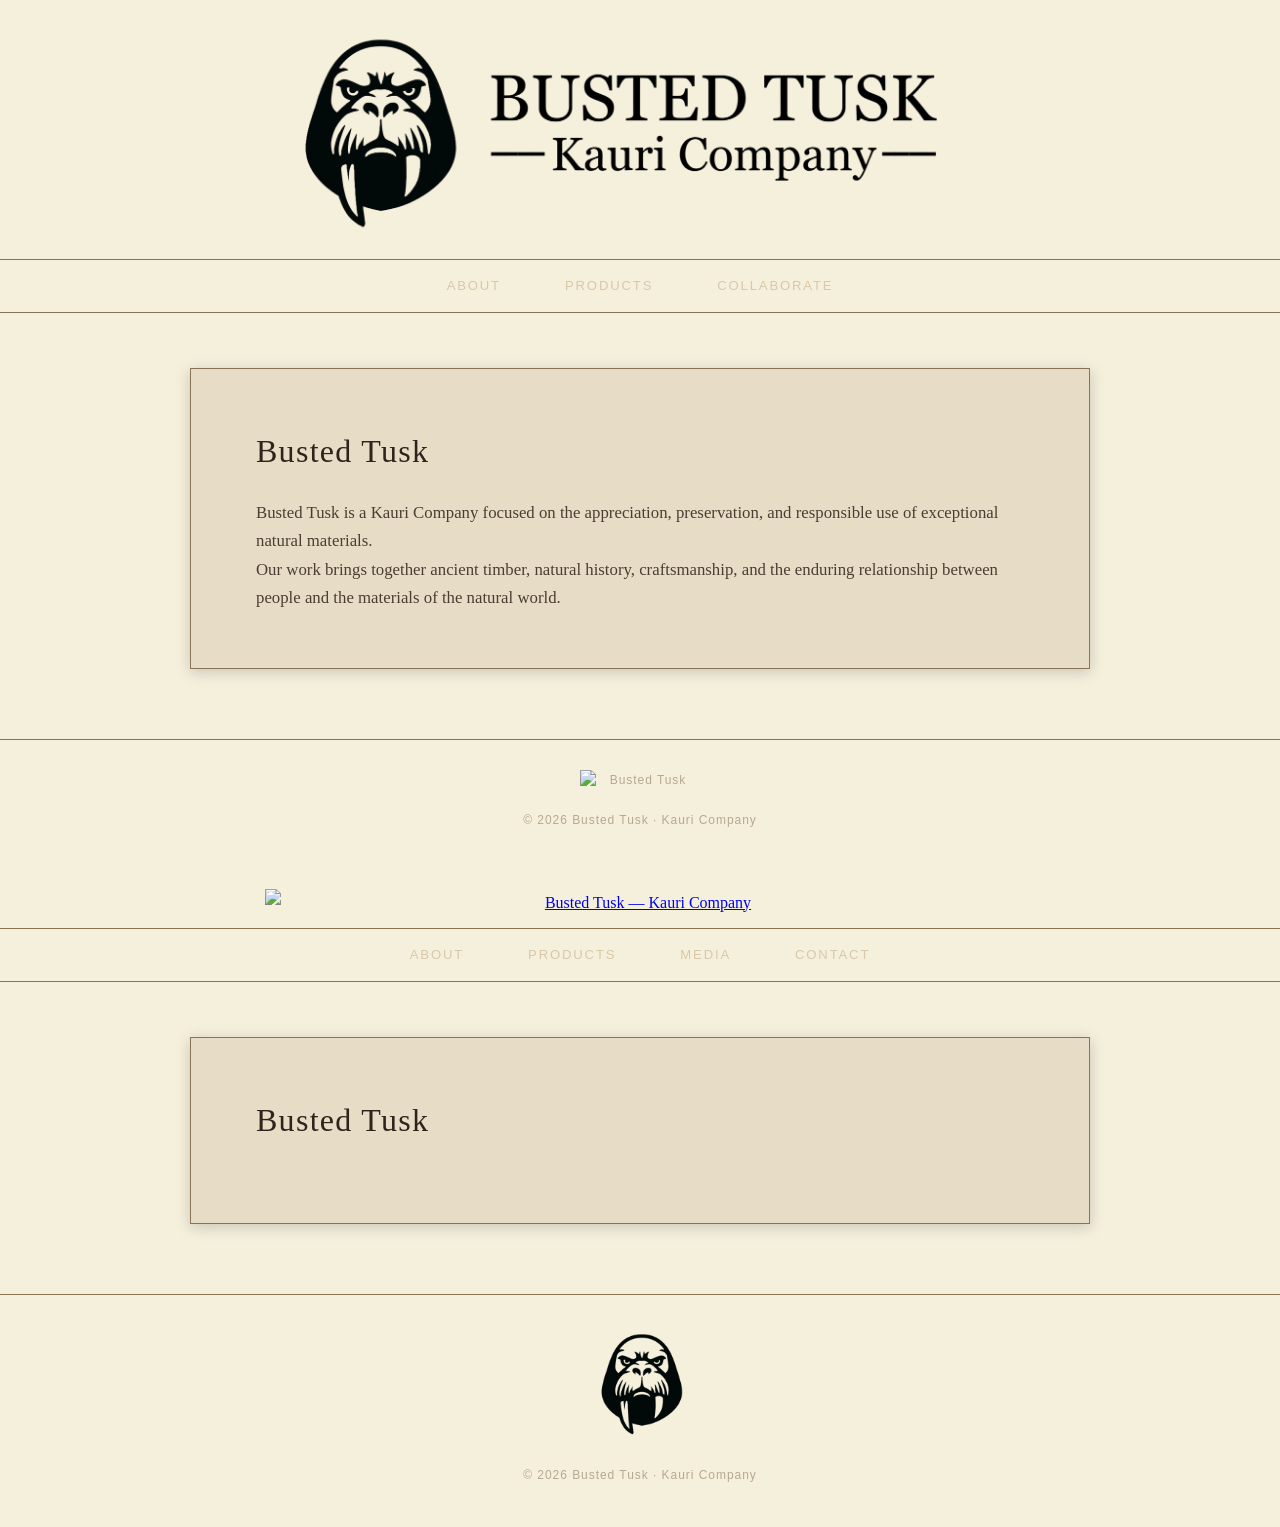
==== commit af4a4689: "Update footer image source from BustedTuskfooter.png to BTfooter.png" ====
--- a/index.html
+++ b/index.html
@@ -112,7 +112,7 @@
 <footer>
 
     <img
-        src="BustedTuskfooter.png"
+        src="BTfooter.png"
         alt="Busted Tusk"
         class="footer-logo"
     >
--- a/style.css
+++ b/style.css
@@ -4,8 +4,8 @@
 -------------------------------------------------- */
 
 :root {
-    --background: #2b211b;
-    --paper: #d8c8a9;
+    --background: #F5F0DC;
+    --paper: #E7DDC6;
     --text: #30231c;
     --muted: #66584a;
     --line: #8a7355;
--- a/style.css
+++ b/style.css
@@ -4,8 +4,8 @@
 -------------------------------------------------- */
 
 :root {
-    --background: #2b211b;
-    --paper: #d8c8a9;
+    --background: #F5F0DC;
+    --paper: #E7DDC6;
     --text: #30231c;
     --muted: #66584a;
     --line: #8a7355;
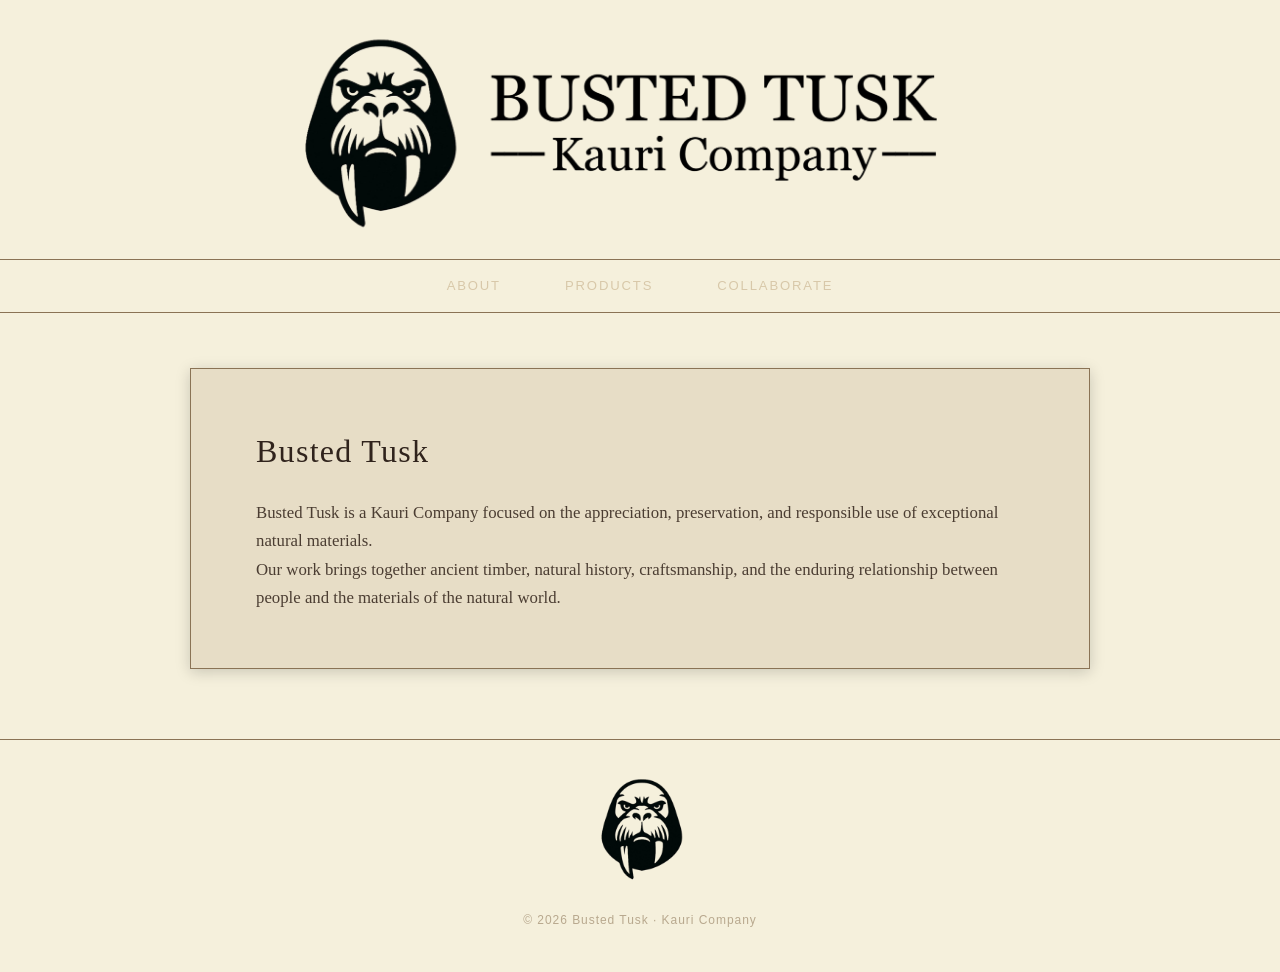
==== commit 138c4e35: "Update footer image and remove old content Removed old footer content and updated footer image sourc" ====
--- a/index.html
+++ b/index.html
@@ -50,68 +50,6 @@
 <footer>
 
     <img
-        src="BustedTuskfooter.png"
-        alt="Busted Tusk"
-        class="footer-logo"
-    >
-
-    <p>
-        © 2026 Busted Tusk · Kauri Company
-    </p>
-
-</footer>
-
-</body>
-</html><!DOCTYPE html>
-<html lang="en">
-<head>
-    <meta charset="UTF-8">
-    <meta name="viewport" content="width=device-width, initial-scale=1.0">
-
-    <title>Busted Tusk | Kauri Company</title>
-
-    <link rel="stylesheet" href="style.css">
-</head>
-
-<body>
-
-<header class="site-header">
-    <a href="index.html">
-        <img
-            src="BustedTuskheader.png"
-            alt="Busted Tusk — Kauri Company"
-        >
-    </a>
-</header>
-
-<nav class="navigation">
-    <a href="about.html">About</a>
-    <a href="products.html">Products</a>
-    <a href="media.html">Media</a>
-    <a href="contact.html">Contact</a>
-</nav>
-
-<main>
-
-    <section class="section home-intro">
-
-        <h1>Busted Tusk</h1>
-
-        <p>
-            <!-- Replace this with your Busted Tusk introduction. -->
-        </p>
-
-        <p>
-            <!-- Additional introductory text can go here. -->
-        </p>
-
-    </section>
-
-</main>
-
-<footer>
-
-    <img
         src="BTfooter.png"
         alt="Busted Tusk"
         class="footer-logo"
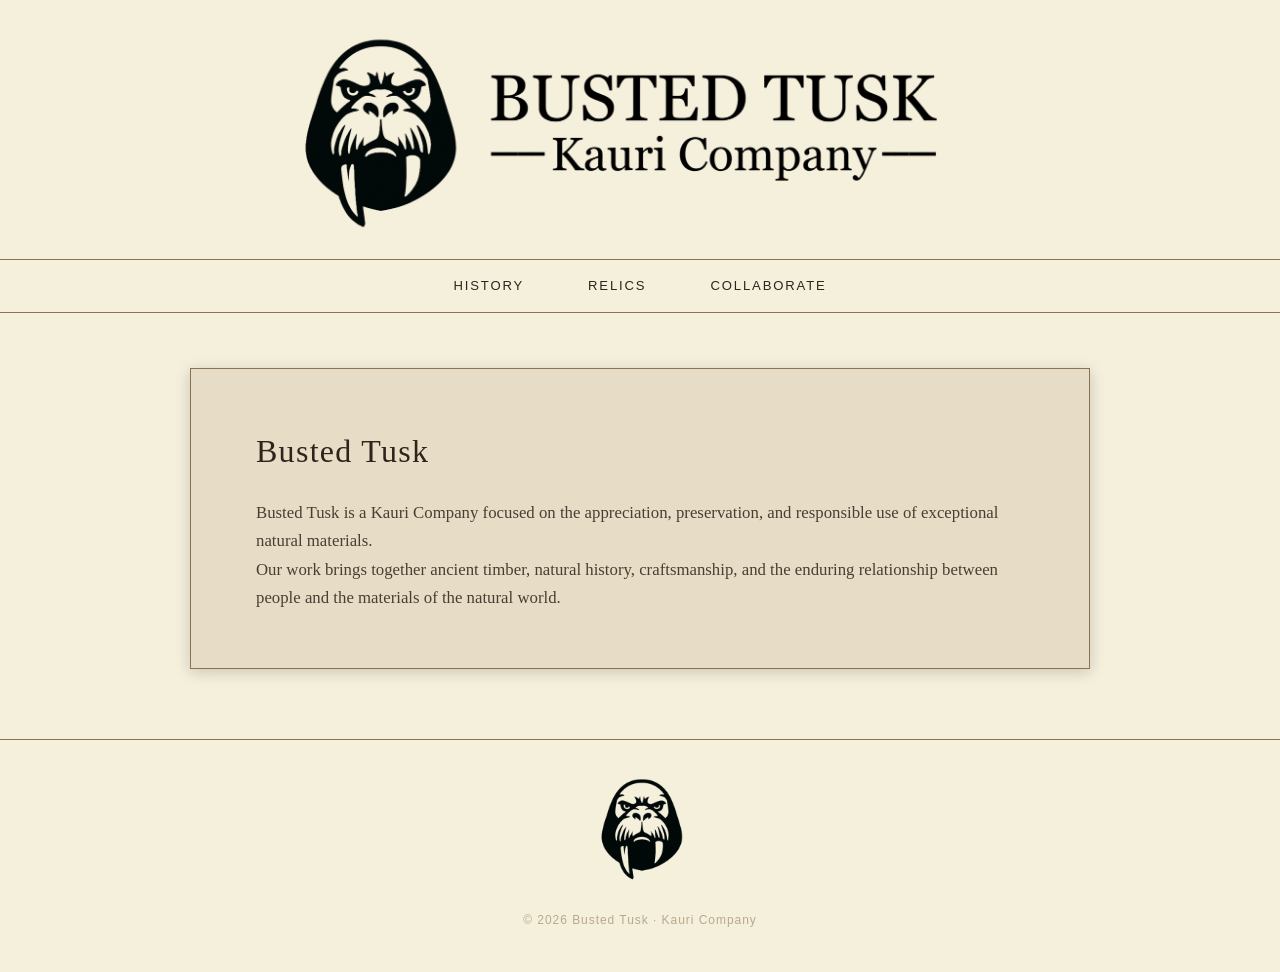
==== commit cd1f44c0: "Update navigation links in index.html" ====
--- a/index.html
+++ b/index.html
@@ -21,8 +21,8 @@
 </header>
 
 <nav class="navigation">
-    <a href="about.html">About</a>
-    <a href="products.html">Products</a>
+    <a href="history.html">History</a>
+    <a href="relics.html">Relics</a>
     <a href="collaborate.html">Collaborate</a>
 </nav>
 
--- a/style.css
+++ b/style.css
@@ -9,8 +9,7 @@
     --text: #30231c;
     --muted: #66584a;
     --line: #8a7355;
-    --accent: #8b4a2f;
-    --gold: #c28a3d;
+    --accent: #5A4638;
 }
 
 /* Basic reset */
@@ -76,9 +75,7 @@
 }
 
 .navigation a {
-    position: relative;
-
-    color: #d8c8a9;
+    color: var(--text);
 
     text-decoration: none;
 
@@ -95,53 +92,18 @@
 
     text-transform: uppercase;
 
-    overflow: hidden;
-
     transition:
         color 0.25s ease,
         background-color 0.25s ease;
 }
 
-/*
-   Kauri chatoyance highlight.
-*/
-
-.navigation a::before {
-    content: "";
-
-    position: absolute;
-
-    top: 0;
-    left: -130%;
-
-    width: 65%;
-    height: 100%;
-
-    background:
-        linear-gradient(
-            105deg,
-            transparent 0%,
-            rgba(194, 138, 61, 0.04) 25%,
-            rgba(194, 138, 61, 0.55) 50%,
-            rgba(194, 138, 61, 0.08) 68%,
-            transparent 100%
-        );
-
-    transform: skewX(-18deg);
-
-    transition:
-        left 0.6s ease;
-}
-
 .navigation a:hover {
     background: var(--accent);
 
-    color: #f2e5c7;
-}
-
-.navigation a:hover::before {
-    left: 155%;
-}
+    color: var(--background);
+}
+
+
 
 /* Main content */
 
